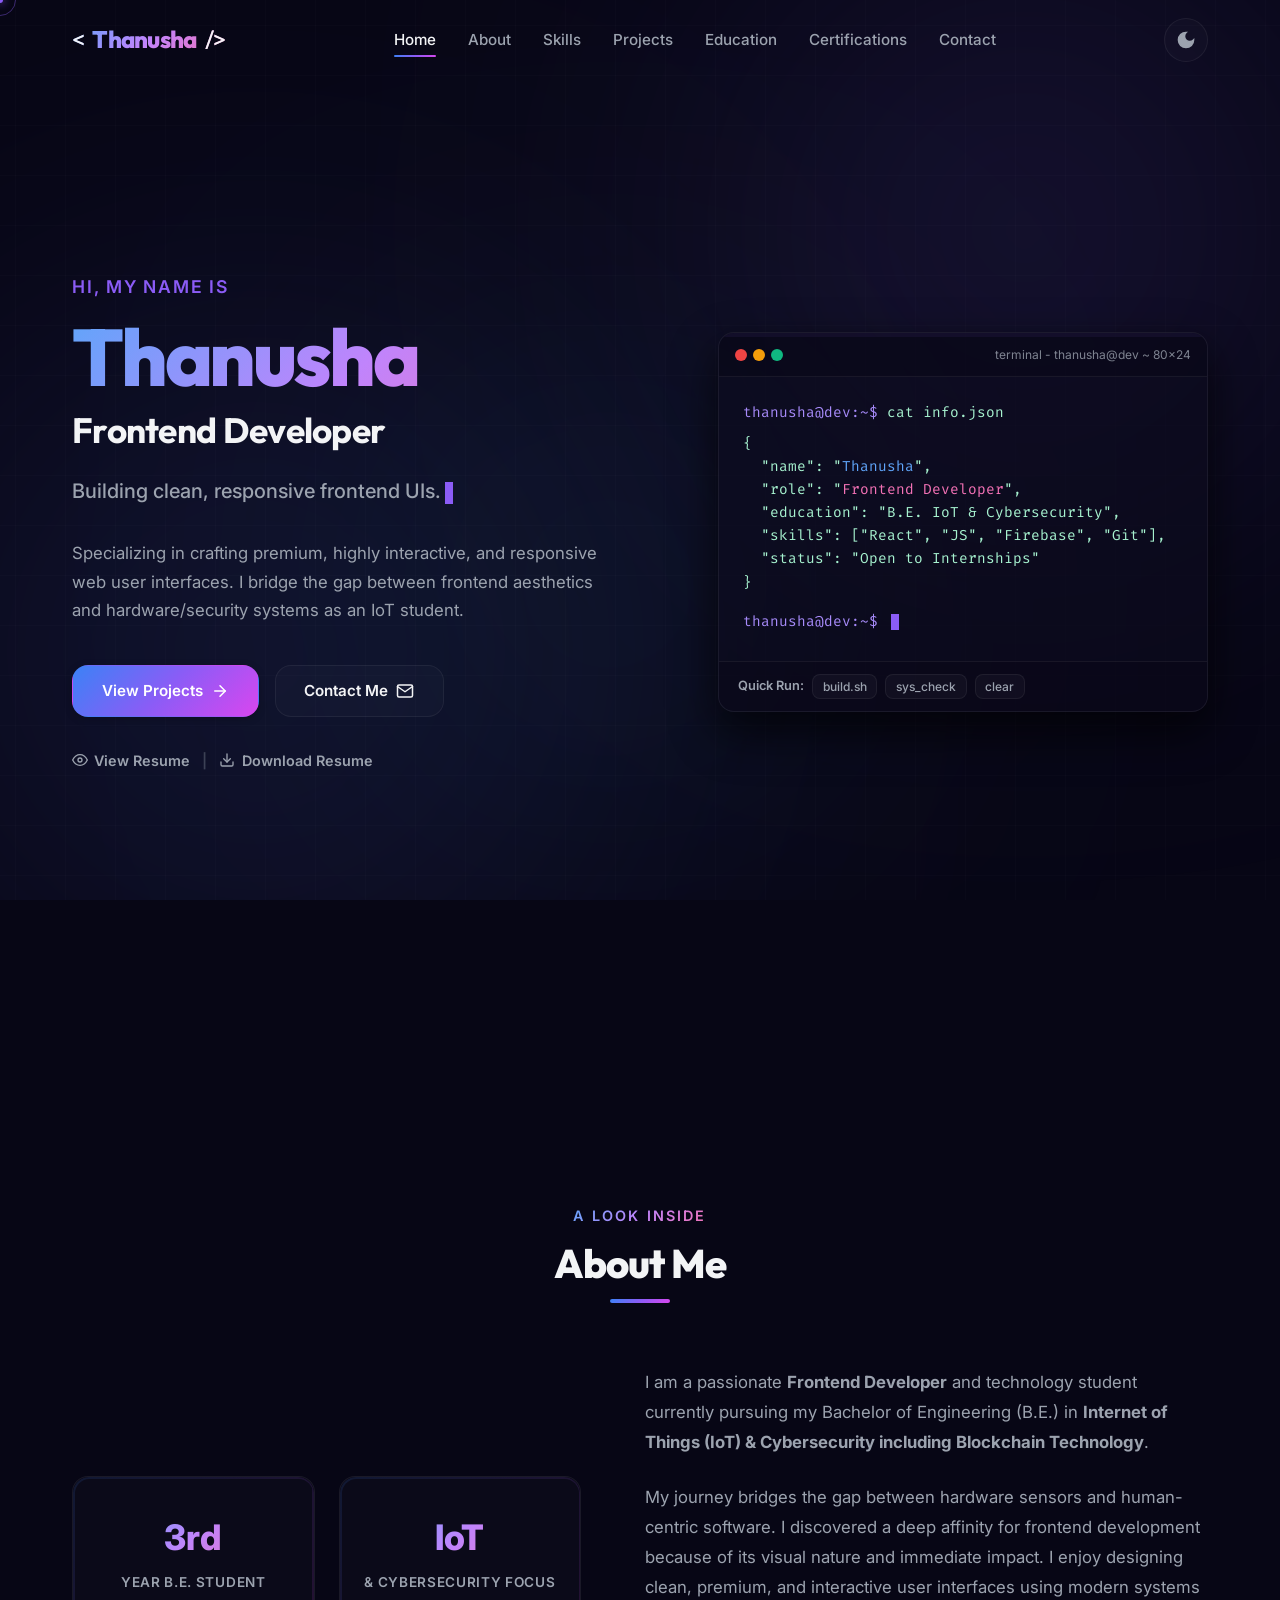
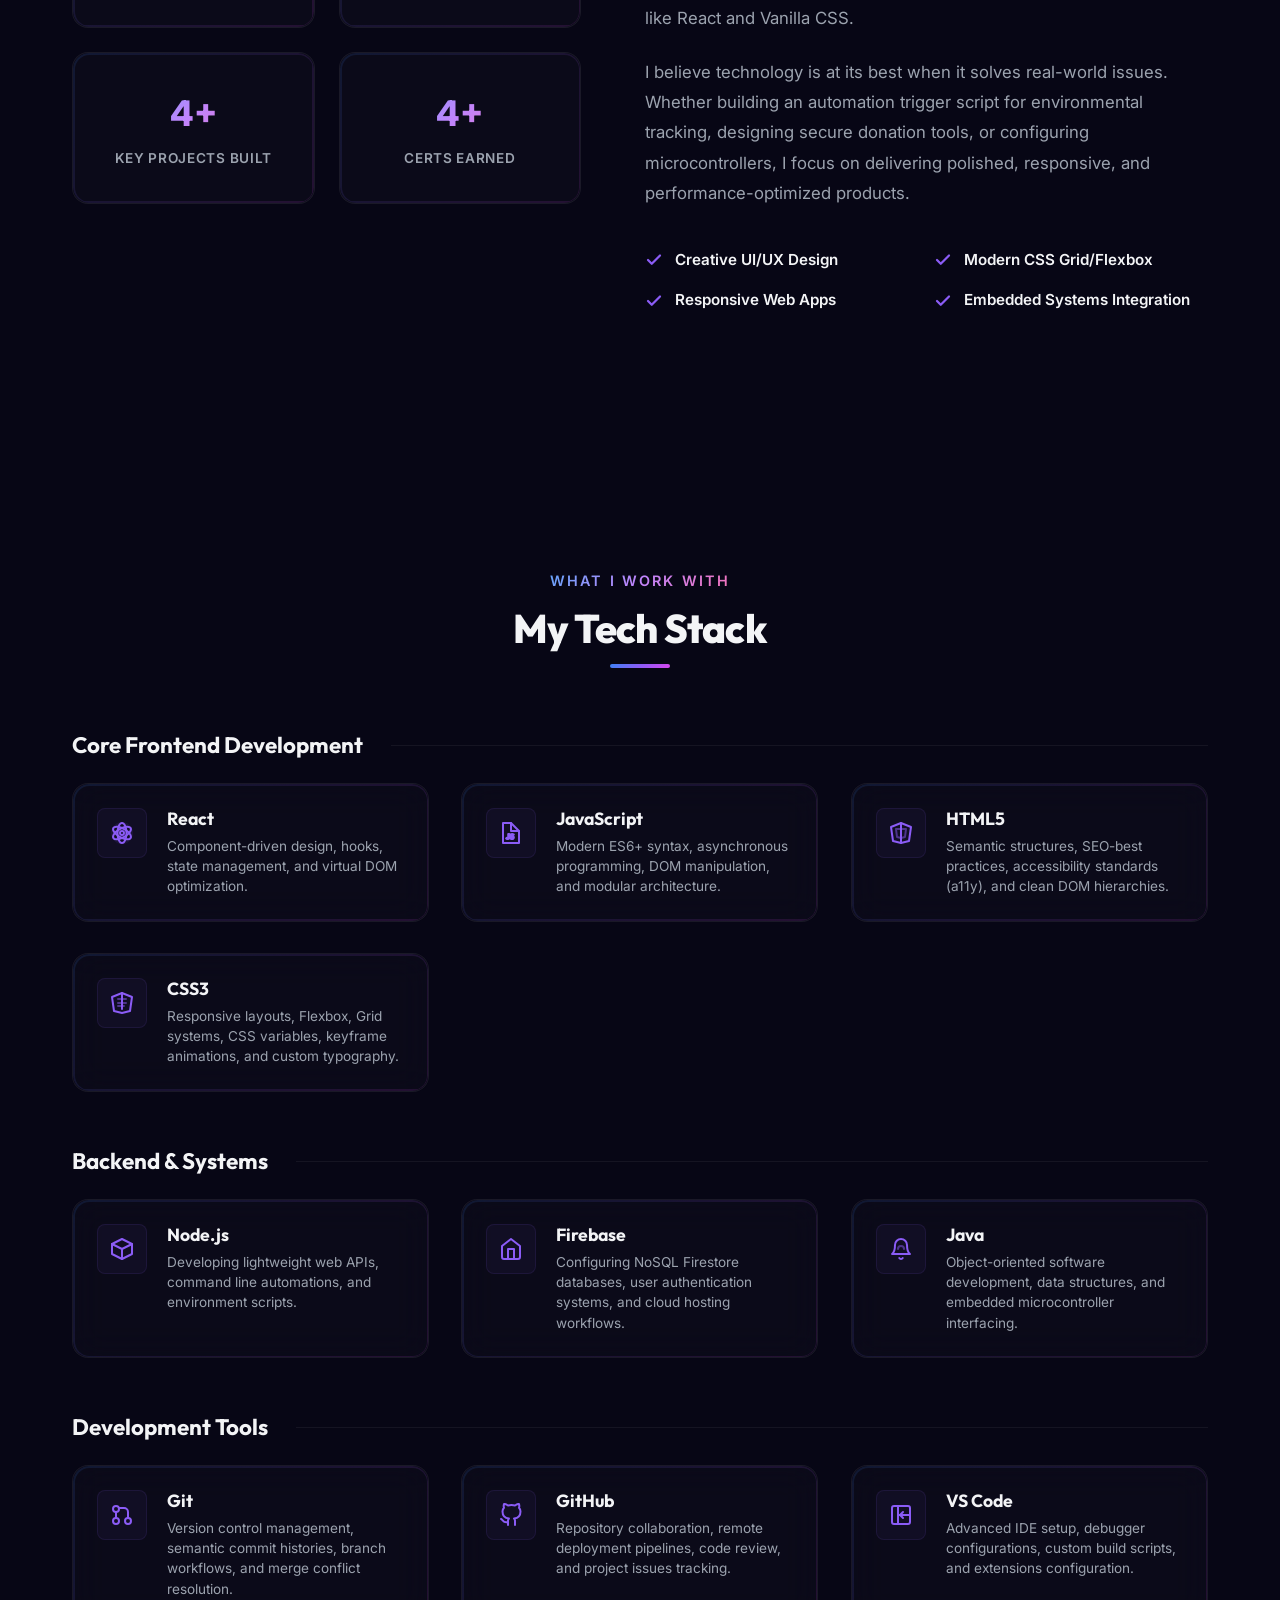
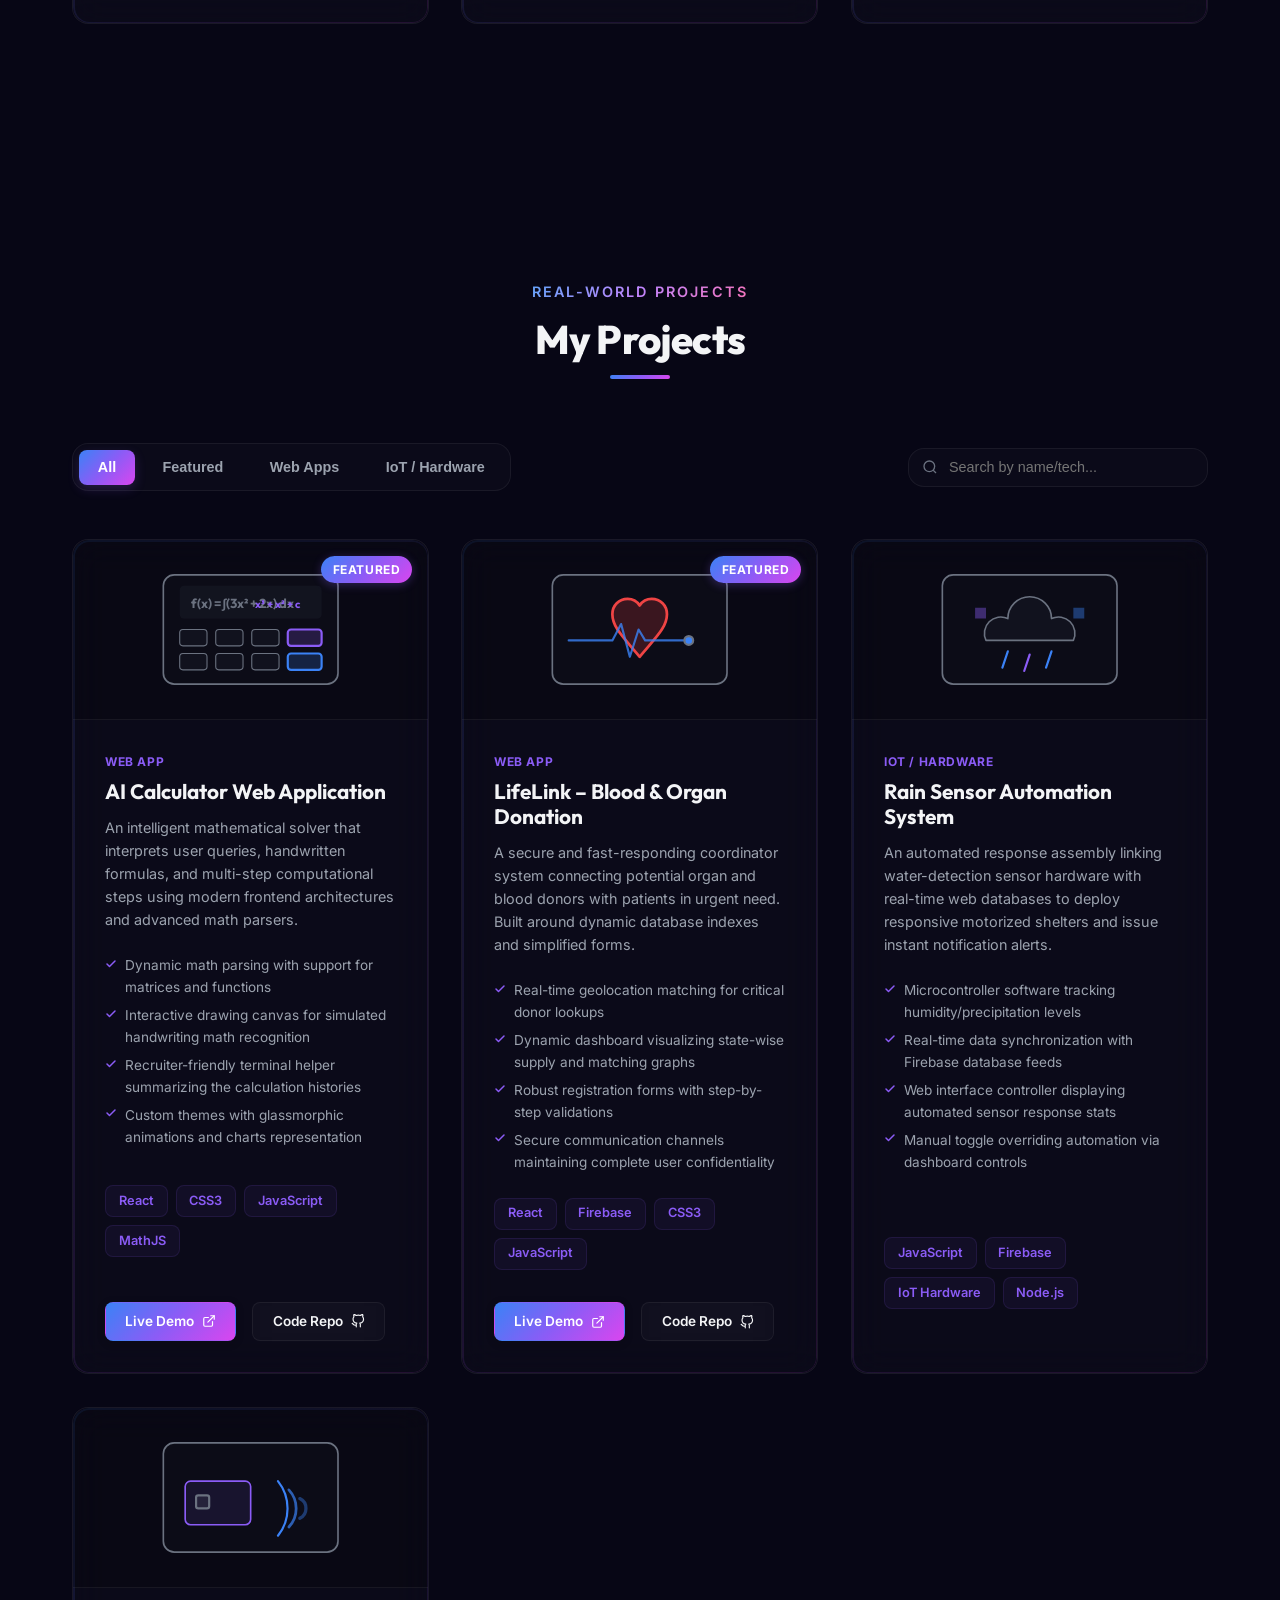
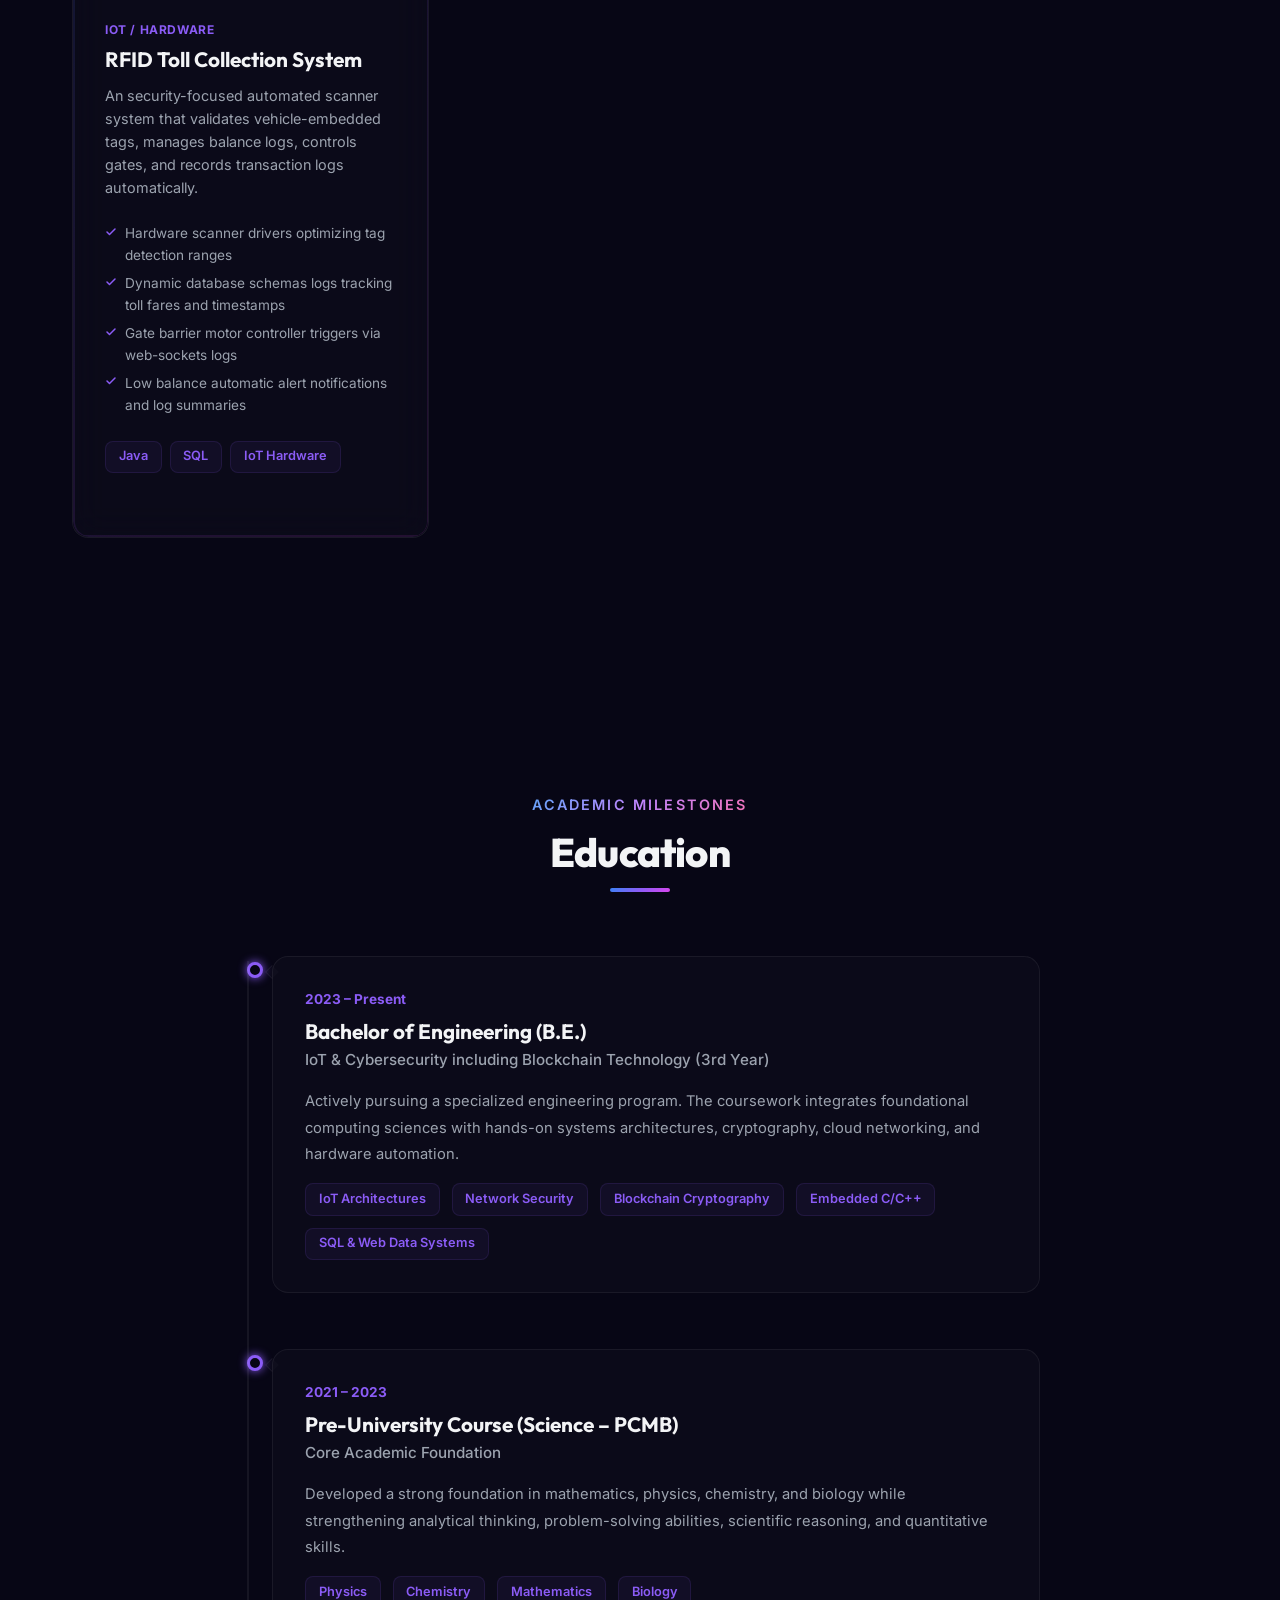
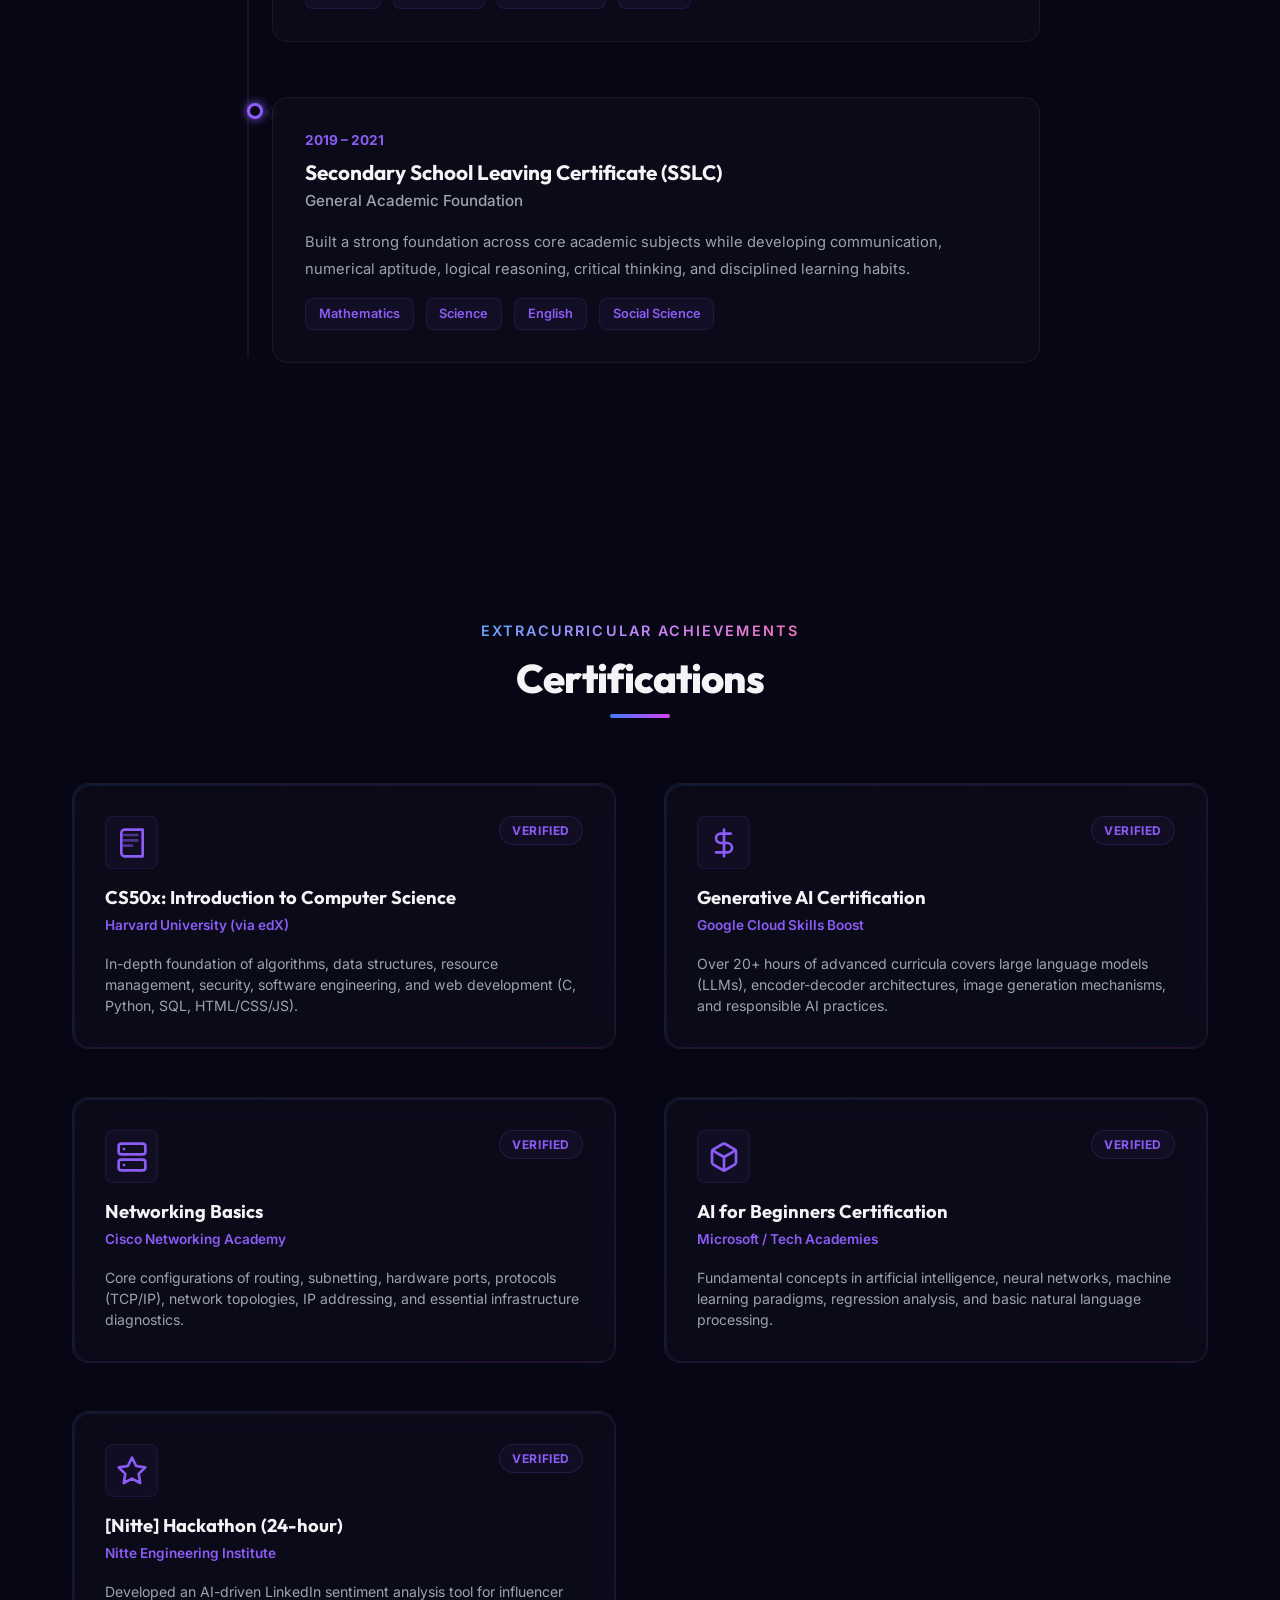
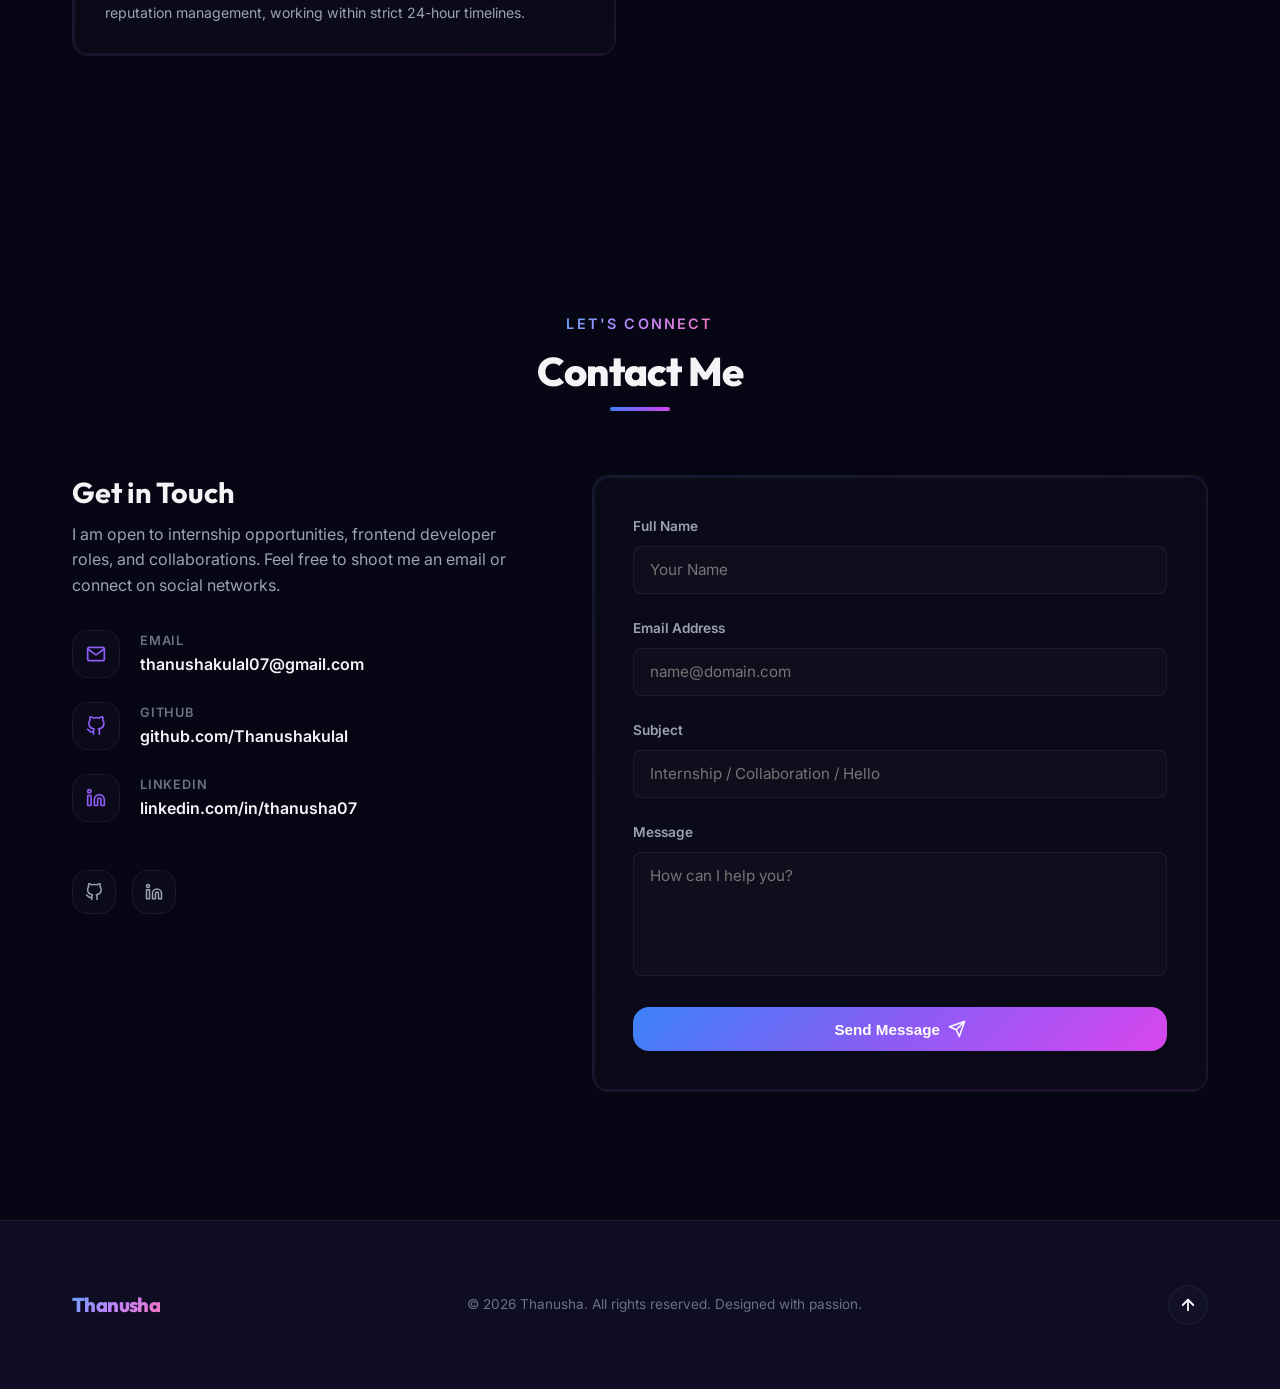
==== index.html @ 1cebd966 "Initial commit" ====
<!DOCTYPE html>
<html lang="en">
<head>
  <meta charset="UTF-8">
  <meta name="viewport" content="width=device-width, initial-scale=1.0">
  <meta name="description" content="Thanusha - Professional Frontend Developer and Technology Student portfolio. Discover custom UI interfaces, React web applications, and IoT integrations.">
  <meta name="keywords" content="Thanusha, Frontend Developer, React Developer, IoT Developer, Cybersecurity, Portfolio, Web Design">
  <meta name="author" content="Thanusha">
  
  <title>Thanusha | Frontend Developer & Technology Student</title>
  
  <!-- CSS Stylesheets -->
  <link rel="stylesheet" href="css/variables.css">
  <link rel="stylesheet" href="css/base.css">
  <link rel="stylesheet" href="css/layout.css">
  <link rel="stylesheet" href="css/components.css">
  <link rel="stylesheet" href="css/sections.css">
  <link rel="stylesheet" href="css/animations.css">
  
  <!-- Fira Code Google Font for the Terminal Mockup -->
  <link href="https://fonts.googleapis.com/css2?family=Fira+Code:wght@400;500;600&display=swap" rel="stylesheet">
</head>
<body>

  <!-- Decorative Interactive Background Blobs -->
  <div class="bg-blobs-container">
    <div class="bg-blob bg-blob-1"></div>
    <div class="bg-blob bg-blob-2"></div>
    <div class="bg-blob bg-blob-3"></div>
  </div>
  
  <!-- CSS Background Grid Pattern overlay -->
  <div class="bg-grid-overlay"></div>

  <!-- Custom Cursor Elements (Desktop Only) -->
  <div class="custom-cursor-dot"></div>
  <div class="custom-cursor-outline"></div>

  <!-- Sticky Navigation Header -->
  <header id="navbar-mount"></header>

  <!-- Page Main Content Sections -->
  <main>
    <section id="home"></section>
    <section id="about"></section>
    <section id="skills"></section>
    <section id="projects"></section>
    <section id="education"></section>
    <section id="certifications"></section>
    <section id="contact"></section>
  </main>

  <!-- Footer Section -->
  <footer id="footer-mount"></footer>

  <!-- Modular JavaScript Application -->
  <script type="module" src="js/app.js"></script>
</body>
</html>
---- css/variables.css ----
/* CSS Design Tokens & Variable Declarations */
:root {
  /* Font Family Systems */
  --font-heading: 'Outfit', sans-serif;
  --font-body: 'Inter', sans-serif;

  /* Colors (Dark Theme - Default) */
  --bg-primary: #070615;
  --bg-secondary: #0e0d24;
  --bg-card: rgba(255, 255, 255, 0.02);
  --bg-card-hover: rgba(255, 255, 255, 0.05);
  
  --border-color: rgba(255, 255, 255, 0.06);
  --border-hover: rgba(139, 92, 246, 0.3);

  --text-primary: #f3f4f6;
  --text-secondary: #9ca3af;
  --text-muted: #6b7280;
  
  /* Primary Gradients */
  --gradient-primary: linear-gradient(135deg, #3b82f6 0%, #8b5cf6 50%, #d946ef 100%);
  --gradient-secondary: linear-gradient(135deg, #06b6d4 0%, #3b82f6 100%);
  --gradient-text: linear-gradient(135deg, #60a5fa 0%, #c084fc 50%, #f472b6 100%);
  --gradient-card-border: linear-gradient(135deg, rgba(59, 130, 246, 0.2) 0%, rgba(139, 92, 246, 0.2) 50%, rgba(217, 70, 239, 0.2) 100%);

  /* Functional Colors */
  --primary: #8b5cf6;
  --primary-rgb: 139, 92, 246;
  --primary-glow: rgba(139, 92, 246, 0.15);
  --accent: #3b82f6;
  --accent-glow: rgba(59, 130, 246, 0.15);
  --success: #10b981;
  --error: #ef4444;

  /* Shadows and Blurs */
  --shadow-sm: 0 2px 8px rgba(0, 0, 0, 0.2);
  --shadow-md: 0 8px 30px rgba(0, 0, 0, 0.3);
  --shadow-lg: 0 16px 40px rgba(0, 0, 0, 0.4);
  --shadow-glow: 0 0 30px rgba(139, 92, 246, 0.2);
  
  --backdrop-blur: blur(16px);
  --radius-sm: 8px;
  --radius-md: 16px;
  --radius-lg: 24px;
  --radius-full: 9999px;

  /* Easing Transitions */
  --transition-smooth: all 0.35s cubic-bezier(0.25, 1, 0.5, 1);
  --transition-bounce: all 0.5s cubic-bezier(0.34, 1.56, 0.64, 1);
  --transition-slow: all 0.8s cubic-bezier(0.25, 1, 0.5, 1);

  /* Layout Metrics */
  --max-width: 1200px;
  --header-height: 80px;
}

/* Light Theme Variables */
body.light-mode {
  --bg-primary: #f5f5fc;
  --bg-secondary: #ffffff;
  --bg-card: rgba(255, 255, 255, 0.65);
  --bg-card-hover: rgba(255, 255, 255, 0.9);

  --border-color: rgba(0, 0, 0, 0.08);
  --border-hover: rgba(109, 40, 217, 0.25);

  --text-primary: #0f172a;
  --text-secondary: #475569;
  --text-muted: #94a3b8;

  --gradient-primary: linear-gradient(135deg, #1d4ed8 0%, #6d28d9 50%, #be185d 100%);
  --gradient-secondary: linear-gradient(135deg, #0f766e 0%, #1d4ed8 100%);
  --gradient-text: linear-gradient(135deg, #1d4ed8 0%, #7c3aed 50%, #db2777 100%);
  --gradient-card-border: linear-gradient(135deg, rgba(29, 78, 216, 0.15) 0%, rgba(109, 40, 217, 0.15) 50%, rgba(219, 39, 119, 0.15) 100%);

  --primary: #6d28d9;
  --primary-rgb: 109, 40, 217;
  --primary-glow: rgba(109, 40, 217, 0.08);
  --accent: #1d4ed8;
  --accent-glow: rgba(29, 78, 216, 0.08);

  --shadow-sm: 0 2px 8px rgba(0, 0, 0, 0.05);
  --shadow-md: 0 10px 30px rgba(0, 0, 0, 0.06);
  --shadow-lg: 0 20px 45px rgba(0, 0, 0, 0.08);
  --shadow-glow: 0 0 20px rgba(109, 40, 217, 0.1);
}
---- css/base.css ----
@import url('https://fonts.googleapis.com/css2?family=Inter:wght@300;400;500;600;700&family=Outfit:wght@400;500;600;700;800&display=swap');

/* Global Reset & Base Styles */
*, *::before, *::after {
  box-sizing: border-box;
  margin: 0;
  padding: 0;
}

html {
  scroll-behavior: smooth;
  scroll-padding-top: var(--header-height);
  overflow-x: hidden;
  height: -webkit-fill-available;
}

body {
  font-family: var(--font-body);
  font-size: 16px;
  line-height: 1.6;
  background-color: var(--bg-primary);
  color: var(--text-primary);
  transition: background-color 0.5s cubic-bezier(0.25, 1, 0.5, 1), color 0.5s cubic-bezier(0.25, 1, 0.5, 1);
  overflow-x: hidden;
  position: relative;
  min-height: 100vh;
  min-height: -webkit-fill-available;
  -webkit-font-smoothing: antialiased;
  -moz-osx-font-smoothing: grayscale;
}

/* Background Glowing Blobs */
.bg-blobs-container {
  position: fixed;
  top: 0;
  left: 0;
  width: 100vw;
  height: 100vh;
  z-index: -2;
  overflow: hidden;
  pointer-events: none;
}

.bg-blob {
  position: absolute;
  border-radius: var(--radius-full);
  filter: blur(140px);
  opacity: 0.22;
  mix-blend-mode: screen;
  transition: var(--transition-slow);
}

body.light-mode .bg-blob {
  opacity: 0.12;
  mix-blend-mode: multiply;
  filter: blur(120px);
}

.bg-blob-1 {
  top: -10%;
  right: -5%;
  width: 50vw;
  height: 50vw;
  background: radial-gradient(circle, rgba(139, 92, 246, 0.7) 0%, rgba(59, 130, 246, 0.2) 100%);
  animation: float-blob-1 25s infinite alternate ease-in-out;
}

.bg-blob-2 {
  bottom: -15%;
  left: -10%;
  width: 60vw;
  height: 60vw;
  background: radial-gradient(circle, rgba(59, 130, 246, 0.6) 0%, rgba(217, 70, 239, 0.2) 100%);
  animation: float-blob-2 30s infinite alternate ease-in-out;
}

.bg-blob-3 {
  top: 40%;
  left: 30%;
  width: 35vw;
  height: 35vw;
  background: radial-gradient(circle, rgba(14, 165, 233, 0.5) 0%, rgba(139, 92, 246, 0.1) 100%);
  animation: float-blob-3 20s infinite alternate ease-in-out;
}

@keyframes float-blob-1 {
  0% { transform: translate(0, 0) scale(1); }
  50% { transform: translate(8%, 12%) scale(1.1); }
  100% { transform: translate(-5%, -5%) scale(0.95); }
}

@keyframes float-blob-2 {
  0% { transform: translate(0, 0) scale(1.05); }
  50% { transform: translate(-10%, 8%) scale(0.9); }
  100% { transform: translate(6%, -12%) scale(1.1); }
}

@keyframes float-blob-3 {
  0% { transform: translate(0, 0) scale(0.9); }
  50% { transform: translate(12%, -8%) scale(1.15); }
  100% { transform: translate(-8%, 5%) scale(1); }
}

/* Background Grid Overlay */
.bg-grid-overlay {
  position: fixed;
  top: 0;
  left: 0;
  width: 100vw;
  height: 100vh;
  z-index: -1;
  pointer-events: none;
  background-image: 
    linear-gradient(rgba(255, 255, 255, 0.015) 1px, transparent 1px),
    linear-gradient(90deg, rgba(255, 255, 255, 0.015) 1px, transparent 1px);
  background-size: 50px 50px;
  background-position: center center;
}

body.light-mode .bg-grid-overlay {
  background-image: 
    linear-gradient(rgba(109, 40, 217, 0.02) 1px, transparent 1px),
    linear-gradient(90deg, rgba(109, 40, 217, 0.02) 1px, transparent 1px);
}

/* Typography */
h1, h2, h3, h4, h5, h6 {
  font-family: var(--font-heading);
  color: var(--text-primary);
  font-weight: 700;
  line-height: 1.2;
}

p {
  color: var(--text-secondary);
}

a {
  color: inherit;
  text-decoration: none;
  transition: var(--transition-smooth);
}

/* Custom Scrollbar */
::-webkit-scrollbar {
  width: 10px;
}

::-webkit-scrollbar-track {
  background: var(--bg-primary);
}

::-webkit-scrollbar-thumb {
  background: rgba(139, 92, 246, 0.15);
  border-radius: var(--radius-full);
  border: 2px solid var(--bg-primary);
  transition: var(--transition-smooth);
}

::-webkit-scrollbar-thumb:hover {
  background: rgba(139, 92, 246, 0.35);
}

/* Custom Interactive Cursor (Desktop Only) */
.custom-cursor-dot,
.custom-cursor-outline {
  position: fixed;
  top: 0;
  left: 0;
  transform: translate(-50%, -50%);
  border-radius: var(--radius-full);
  pointer-events: none;
  z-index: 9999;
  transition: opacity 0.3s ease;
  opacity: 0;
}

@media (pointer: fine) {
  .custom-cursor-dot {
    opacity: 1;
    width: 6px;
    height: 6px;
    background-color: var(--primary);
    box-shadow: 0 0 10px var(--primary);
  }
  
  .custom-cursor-outline {
    opacity: 1;
    width: 32px;
    height: 32px;
    border: 1.5px solid rgba(139, 92, 246, 0.4);
    transition: transform 0.15s ease-out, border-color 0.3s ease;
  }
  
  /* Cursor Hover State */
  body.cursor-hover .custom-cursor-outline {
    transform: translate(-50%, -50%) scale(1.6);
    background-color: rgba(139, 92, 246, 0.08);
    border-color: var(--primary);
  }
  
  body.cursor-hover .custom-cursor-dot {
    transform: translate(-50%, -50%) scale(0.5);
  }
}

/* Selection State */
::selection {
  background-color: rgba(139, 92, 246, 0.3);
  color: var(--text-primary);
}
---- css/layout.css ----
/* Page Layout & Responsive Grid Definitions */

.container {
  max-width: var(--max-width);
  margin: 0 auto;
  padding: 0 2rem;
  width: 100%;
}

@media (max-width: 768px) {
  .container {
    padding: 0 1.5rem;
  }
}

/* Sections Base Layout */
section {
  padding: 8rem 0;
  position: relative;
  width: 100%;
  overflow: hidden;
}

@media (max-width: 768px) {
  section {
    padding: 5rem 0;
  }
}

.section-header {
  text-align: center;
  margin-bottom: 4rem;
  display: flex;
  flex-direction: column;
  align-items: center;
}

.section-subtitle {
  font-size: 0.9rem;
  text-transform: uppercase;
  letter-spacing: 0.15em;
  font-weight: 600;
  background: var(--gradient-text);
  -webkit-background-clip: text;
  -webkit-text-fill-color: transparent;
  margin-bottom: 0.75rem;
  display: inline-block;
}

.section-title {
  font-size: 2.5rem;
  font-weight: 800;
  letter-spacing: -0.02em;
  position: relative;
  padding-bottom: 1rem;
}

.section-title::after {
  content: '';
  position: absolute;
  bottom: 0;
  left: 50%;
  transform: translateX(-50%);
  width: 60px;
  height: 4px;
  border-radius: var(--radius-full);
  background: var(--gradient-primary);
}

@media (max-width: 768px) {
  .section-title {
    font-size: 2rem;
  }
}

/* Flex & Grid Utilities */
.grid-2 {
  display: grid;
  grid-template-columns: repeat(2, 1fr);
  gap: 3rem;
}

.grid-3 {
  display: grid;
  grid-template-columns: repeat(3, 1fr);
  gap: 2rem;
}

.grid-4 {
  display: grid;
  grid-template-columns: repeat(4, 1fr);
  gap: 1.5rem;
}

.flex-center {
  display: flex;
  justify-content: center;
  align-items: center;
}

.flex-between {
  display: flex;
  justify-content: space-between;
  align-items: center;
}

/* Responsive Grids */
@media (max-width: 1024px) {
  .grid-3 {
    grid-template-columns: repeat(2, 1fr);
  }
  .grid-4 {
    grid-template-columns: repeat(3, 1fr);
  }
}

@media (max-width: 768px) {
  .grid-2, .grid-3 {
    grid-template-columns: 1fr;
    gap: 2rem;
  }
  .grid-4 {
    grid-template-columns: repeat(2, 1fr);
    gap: 1.2rem;
  }
}

@media (max-width: 480px) {
  .grid-4 {
    grid-template-columns: 1fr;
  }
}

/* Header & Navigation */
header {
  position: fixed;
  top: 0;
  left: 0;
  width: 100%;
  height: var(--header-height);
  z-index: 100;
  transition: var(--transition-smooth);
  border-bottom: 1px solid transparent;
}

header.scrolled {
  background-color: rgba(7, 6, 21, 0.75);
  backdrop-filter: var(--backdrop-blur);
  -webkit-backdrop-filter: var(--backdrop-blur);
  height: 70px;
  border-bottom: 1px solid var(--border-color);
  box-shadow: var(--shadow-sm);
}

body.light-mode header.scrolled {
  background-color: rgba(255, 255, 255, 0.8);
}

.nav-container {
  height: 100%;
  display: flex;
  justify-content: space-between;
  align-items: center;
}

.logo {
  font-family: var(--font-heading);
  font-size: 1.5rem;
  font-weight: 800;
  background: var(--gradient-text);
  -webkit-background-clip: text;
  -webkit-text-fill-color: transparent;
  cursor: pointer;
  letter-spacing: -0.03em;
  display: flex;
  align-items: center;
  gap: 0.5rem;
}

.logo span {
  font-weight: 400;
  color: var(--text-primary);
  -webkit-text-fill-color: initial;
}

.nav-links {
  display: flex;
  gap: 2rem;
  list-style: none;
  align-items: center;
}

.nav-links a {
  font-weight: 500;
  font-size: 0.95rem;
  position: relative;
  padding: 0.5rem 0;
  color: var(--text-secondary);
  transition: var(--transition-smooth);
}

.nav-links a:hover,
.nav-links a.active {
  color: var(--text-primary);
}

.nav-links a::after {
  content: '';
  position: absolute;
  bottom: 0;
  left: 0;
  width: 0;
  height: 2px;
  background: var(--gradient-primary);
  border-radius: var(--radius-full);
  transition: var(--transition-smooth);
}

.nav-links a:hover::after,
.nav-links a.active::after {
  width: 100%;
}

/* Mobile Nav Styles */
.nav-menu-btn {
  display: none;
  background: none;
  border: none;
  cursor: pointer;
  position: relative;
  z-index: 101;
  width: 30px;
  height: 24px;
}

.nav-menu-btn span {
  display: block;
  position: absolute;
  height: 2px;
  width: 100%;
  background: var(--text-primary);
  border-radius: 9px;
  opacity: 1;
  left: 0;
  transform: rotate(0deg);
  transition: .25s ease-in-out;
}

.nav-menu-btn span:nth-child(1) { top: 0px; }
.nav-menu-btn span:nth-child(2) { top: 10px; }
.nav-menu-btn span:nth-child(3) { top: 20px; }

.nav-menu-btn.open span:nth-child(1) {
  top: 10px;
  transform: rotate(135deg);
}

.nav-menu-btn.open span:nth-child(2) {
  opacity: 0;
  left: -60px;
}

.nav-menu-btn.open span:nth-child(3) {
  top: 10px;
  transform: rotate(-135deg);
}

@media (max-width: 868px) {
  .nav-menu-btn {
    display: block;
  }
  
  .nav-links {
    position: fixed;
    top: 0;
    right: -100%;
    width: 280px;
    height: 100vh;
    background-color: var(--bg-secondary);
    box-shadow: var(--shadow-lg);
    flex-direction: column;
    justify-content: center;
    align-items: flex-start;
    padding: 3rem;
    gap: 2.5rem;
    transition: var(--transition-bounce);
    z-index: 100;
    border-left: 1px solid var(--border-color);
  }
  
  .nav-links.open {
    right: 0;
  }
  
  .nav-links a {
    font-size: 1.2rem;
  }
}
---- css/components.css ----
/* Premium UI Components & Elements */

/* 1. Buttons System */
.btn {
  display: inline-flex;
  align-items: center;
  justify-content: center;
  padding: 0.8rem 1.8rem;
  font-size: 0.95rem;
  font-weight: 600;
  border-radius: var(--radius-md);
  cursor: pointer;
  transition: var(--transition-bounce);
  border: 1.5px solid transparent;
  gap: 0.5rem;
  position: relative;
  overflow: hidden;
}

.btn-primary {
  background: var(--gradient-primary);
  color: #ffffff;
  box-shadow: var(--shadow-sm);
}

.btn-primary::before {
  content: '';
  position: absolute;
  top: 0;
  left: -100%;
  width: 100%;
  height: 100%;
  background: linear-gradient(90deg, transparent, rgba(255, 255, 255, 0.2), transparent);
  transition: 0.5s;
}

.btn-primary:hover::before {
  left: 100%;
}

.btn-primary:hover {
  transform: translateY(-3px);
  box-shadow: var(--shadow-glow);
}

.btn-secondary {
  background: var(--bg-card);
  color: var(--text-primary);
  border-color: var(--border-color);
  backdrop-filter: var(--backdrop-blur);
}

.btn-secondary:hover {
  background: var(--bg-card-hover);
  border-color: var(--primary);
  transform: translateY(-3px);
  box-shadow: 0 5px 15px var(--primary-glow);
  color: var(--text-primary);
}

.btn-text {
  padding: 0.5rem 1rem;
  background: none;
  border: none;
  color: var(--text-secondary);
  font-size: 0.95rem;
}

.btn-text:hover {
  color: var(--text-primary);
  transform: translateX(3px);
}

.btn-sm {
  padding: 0.5rem 1.2rem;
  font-size: 0.85rem;
  border-radius: var(--radius-sm);
}

/* 2. Glassmorphic Card */
.card {
  background: var(--bg-card);
  border: 1px solid var(--border-color);
  border-radius: var(--radius-md);
  padding: 2rem;
  backdrop-filter: var(--backdrop-blur);
  -webkit-backdrop-filter: var(--backdrop-blur);
  transition: var(--transition-bounce);
  position: relative;
}

.card::before {
  content: '';
  position: absolute;
  top: 0;
  left: 0;
  width: 100%;
  height: 100%;
  border-radius: var(--radius-md);
  padding: 1.5px;
  background: var(--gradient-card-border);
  -webkit-mask: linear-gradient(#fff 0 0) content-box, linear-gradient(#fff 0 0);
  -webkit-mask-composite: xor;
          mask-composite: exclude;
  pointer-events: none;
  opacity: 0.6;
  transition: var(--transition-smooth);
}

.card:hover {
  transform: translateY(-7px);
  background: var(--bg-card-hover);
  border-color: var(--border-hover);
  box-shadow: var(--shadow-md), 0 10px 20px -5px var(--primary-glow);
}

.card:hover::before {
  opacity: 1;
}

/* 3. Theme Toggle Switch */
.theme-switch-container {
  display: flex;
  align-items: center;
}

.theme-toggle-btn {
  background: var(--bg-card);
  border: 1px solid var(--border-color);
  cursor: pointer;
  width: 44px;
  height: 44px;
  border-radius: var(--radius-full);
  display: flex;
  align-items: center;
  justify-content: center;
  transition: var(--transition-bounce);
  color: var(--text-secondary);
}

.theme-toggle-btn:hover {
  transform: rotate(15deg) scale(1.1);
  color: var(--primary);
  border-color: var(--primary);
  box-shadow: 0 0 15px var(--primary-glow);
}

.theme-toggle-btn svg {
  width: 20px;
  height: 20px;
  fill: currentColor;
  stroke: currentColor;
  stroke-width: 2;
  transition: var(--transition-smooth);
}

/* 4. Badges & Tags */
.badge {
  display: inline-flex;
  align-items: center;
  padding: 0.25rem 0.75rem;
  font-size: 0.75rem;
  font-weight: 700;
  text-transform: uppercase;
  border-radius: var(--radius-full);
  letter-spacing: 0.05em;
}

.badge-featured {
  background: var(--gradient-primary);
  color: #ffffff;
  box-shadow: 0 2px 10px rgba(139, 92, 246, 0.3);
}

.tech-tag {
  background: rgba(139, 92, 246, 0.06);
  border: 1px solid rgba(139, 92, 246, 0.12);
  color: var(--primary);
  font-size: 0.8rem;
  font-weight: 600;
  padding: 0.3rem 0.8rem;
  border-radius: var(--radius-sm);
  transition: var(--transition-smooth);
}

.tech-tag:hover {
  background: rgba(139, 92, 246, 0.12);
  border-color: var(--primary);
  transform: translateY(-1px);
}

body.light-mode .tech-tag {
  background: rgba(109, 40, 217, 0.05);
  border-color: rgba(109, 40, 217, 0.1);
  color: var(--primary);
}

/* 5. Timeline Elements */
.timeline {
  position: relative;
  max-width: 800px;
  margin: 0 auto;
  padding-left: 2rem;
}

.timeline::after {
  content: '';
  position: absolute;
  width: 2px;
  background: var(--border-color);
  top: 5px;
  bottom: 5px;
  left: 7px;
}

.timeline-item {
  position: relative;
  margin-bottom: 3.5rem;
}

.timeline-item:last-child {
  margin-bottom: 0;
}

.timeline-dot {
  position: absolute;
  width: 16px;
  height: 16px;
  border-radius: var(--radius-full);
  background: var(--bg-primary);
  border: 3px solid var(--primary);
  left: -25px;
  top: 6px;
  z-index: 2;
  box-shadow: 0 0 10px var(--primary);
  transition: var(--transition-bounce);
}

.timeline-item:hover .timeline-dot {
  transform: scale(1.3);
  background: var(--primary);
  box-shadow: 0 0 15px var(--primary);
}

.timeline-content {
  background: var(--bg-card);
  border: 1px solid var(--border-color);
  padding: 2rem;
  border-radius: var(--radius-md);
  position: relative;
  transition: var(--transition-bounce);
}

.timeline-content::before {
  content: '';
  position: absolute;
  left: -6px;
  top: 10px;
  width: 10px;
  height: 10px;
  background: var(--bg-card);
  border-left: 1px solid var(--border-color);
  border-bottom: 1px solid var(--border-color);
  transform: rotate(45deg);
  transition: var(--transition-smooth);
}

.timeline-item:hover .timeline-content {
  transform: translateX(10px);
  border-color: var(--primary);
}

.timeline-item:hover .timeline-content::before {
  border-left-color: var(--primary);
  border-bottom-color: var(--primary);
}

.timeline-date {
  font-size: 0.85rem;
  font-weight: 700;
  color: var(--primary);
  margin-bottom: 0.5rem;
  display: block;
}

.timeline-title {
  font-size: 1.3rem;
  font-weight: 700;
  margin-bottom: 0.25rem;
}

.timeline-subtitle {
  font-size: 0.95rem;
  color: var(--text-secondary);
  font-weight: 500;
  margin-bottom: 1rem;
}

/* 6. Form Inputs & Validation */
.form-group {
  margin-bottom: 1.5rem;
  position: relative;
}

.form-label {
  display: block;
  font-size: 0.85rem;
  font-weight: 600;
  margin-bottom: 0.5rem;
  color: var(--text-secondary);
  transition: var(--transition-smooth);
}

.form-input {
  width: 100%;
  background: rgba(255, 255, 255, 0.02);
  border: 1.5px solid var(--border-color);
  border-radius: var(--radius-sm);
  padding: 0.85rem 1rem;
  color: var(--text-primary);
  font-family: var(--font-body);
  font-size: 0.95rem;
  transition: var(--transition-smooth);
}

body.light-mode .form-input {
  background: rgba(0, 0, 0, 0.01);
}

.form-input:focus {
  outline: none;
  background: rgba(255, 255, 255, 0.04);
  border-color: var(--primary);
  box-shadow: 0 0 15px var(--primary-glow);
}

body.light-mode .form-input:focus {
  background: rgba(255, 255, 255, 0.8);
}

.form-input.error {
  border-color: var(--error);
  box-shadow: 0 0 15px rgba(239, 68, 68, 0.1);
}

.form-input.success {
  border-color: var(--success);
}

.form-error-msg {
  color: var(--error);
  font-size: 0.75rem;
  margin-top: 0.4rem;
  display: none;
  font-weight: 500;
}

.form-input.error ~ .form-error-msg {
  display: block;
}

/* Form Success Overlay */
.contact-success-state {
  display: flex;
  flex-direction: column;
  align-items: center;
  justify-content: center;
  text-align: center;
  padding: 3rem 1.5rem;
}

.success-icon-wrapper {
  width: 70px;
  height: 70px;
  background: rgba(16, 185, 129, 0.1);
  border: 2px solid var(--success);
  color: var(--success);
  border-radius: var(--radius-full);
  font-size: 2rem;
  margin-bottom: 1.5rem;
  box-shadow: 0 0 20px rgba(16, 185, 129, 0.2);
}
---- css/sections.css ----
/* Section-Specific Layouts and Aesthetics */

/* ==========================================================================
   1. Hero Section
   ========================================================================== */
.hero-container {
  display: grid;
  grid-template-columns: 1.1fr 0.9fr;
  align-items: center;
  min-height: calc(100vh - var(--header-height));
  gap: 3rem;
  padding-top: 2rem;
  padding-bottom: 4rem;
}

@media (max-width: 1024px) {
  .hero-container {
    grid-template-columns: 1fr;
    text-align: center;
    padding-top: 5rem;
  }
}

.hero-content {
  display: flex;
  flex-direction: column;
  justify-content: center;
}

@media (max-width: 1024px) {
  .hero-content {
    align-items: center;
  }
}

.hero-greetings {
  font-size: 1.1rem;
  font-weight: 600;
  letter-spacing: 0.1em;
  text-transform: uppercase;
  color: var(--primary);
  margin-bottom: 0.75rem;
}

.hero-name {
  font-size: 5rem;
  font-weight: 800;
  letter-spacing: -0.04em;
  background: var(--gradient-text);
  -webkit-background-clip: text;
  -webkit-text-fill-color: transparent;
  line-height: 1.1;
  margin-bottom: 0.5rem;
}

.hero-title {
  font-size: 2.2rem;
  font-weight: 700;
  color: var(--text-primary);
  letter-spacing: -0.02em;
  margin-bottom: 1.5rem;
}

@media (max-width: 768px) {
  .hero-name { font-size: 3.5rem; }
  .hero-title { font-size: 1.8rem; }
}

.hero-tagline-container {
  height: 40px;
  margin-bottom: 1.5rem;
}

.hero-tagline {
  font-size: 1.25rem;
  font-weight: 500;
  color: var(--text-secondary);
}

.hero-brief-desc {
  font-size: 1.05rem;
  color: var(--text-secondary);
  max-width: 540px;
  margin-bottom: 2.5rem;
  line-height: 1.7;
}

.hero-actions {
  display: flex;
  gap: 1rem;
  margin-bottom: 2rem;
  flex-wrap: wrap;
}

.hero-resume-group {
  display: flex;
  align-items: center;
  gap: 0.75rem;
  font-size: 0.9rem;
  font-weight: 600;
  color: var(--text-secondary);
}

.resume-link {
  display: inline-flex;
  align-items: center;
  gap: 0.4rem;
  transition: var(--transition-smooth);
}

.resume-link:hover {
  color: var(--primary);
}

.resume-divider {
  color: var(--text-muted);
  opacity: 0.5;
}

/* Terminal Mockup */
.terminal-mock {
  background: rgba(13, 11, 30, 0.65);
  border: 1px solid var(--border-color);
  border-radius: var(--radius-md);
  box-shadow: var(--shadow-lg), 0 20px 50px rgba(0, 0, 0, 0.4);
  font-family: 'Fira Code', 'Courier New', Courier, monospace;
  overflow: hidden;
  position: relative;
  backdrop-filter: var(--backdrop-blur);
  height: 380px;
  display: flex;
  flex-direction: column;
}

body.light-mode .terminal-mock {
  background: rgba(255, 255, 255, 0.75);
  box-shadow: var(--shadow-lg);
}

.terminal-header {
  background: rgba(7, 6, 21, 0.4);
  border-bottom: 1px solid var(--border-color);
  padding: 0.75rem 1rem;
  display: flex;
  align-items: center;
  justify-content: space-between;
}

.terminal-dots {
  display: flex;
  gap: 6px;
}

.terminal-dots span {
  width: 12px;
  height: 12px;
  border-radius: var(--radius-full);
}

.dot-red { background-color: #ef4444; }
.dot-yellow { background-color: #f59e0b; }
.dot-green { background-color: #10b981; }

.terminal-title-text {
  font-size: 0.75rem;
  color: var(--text-secondary);
  opacity: 0.8;
  font-family: var(--font-body);
}

.terminal-body {
  padding: 1.5rem;
  font-size: 0.9rem;
  line-height: 1.6;
  flex-grow: 1;
  overflow-y: auto;
  color: #a7f3d0;
  text-align: left;
}

body.light-mode .terminal-body {
  color: #065f46;
}

.term-prompt {
  color: #a78bfa;
}

body.light-mode .term-prompt {
  color: #6d28d9;
}

.term-highlight {
  color: #60a5fa;
}

.term-accent {
  color: #f472b6;
}

.term-success {
  color: #34d399;
}

.terminal-output {
  margin: 0.5rem 0 1rem 0;
  white-space: pre-wrap;
}

.terminal-footer {
  padding: 0.75rem 1.2rem;
  background: rgba(7, 6, 21, 0.3);
  border-top: 1px solid var(--border-color);
  display: flex;
  align-items: center;
  gap: 0.5rem;
  flex-wrap: wrap;
}

.terminal-footer-label {
  font-family: var(--font-body);
  font-size: 0.8rem;
  color: var(--text-secondary);
  font-weight: 600;
}

.terminal-action-btn {
  background: rgba(255, 255, 255, 0.03);
  border: 1px solid var(--border-color);
  border-radius: var(--radius-sm);
  color: var(--text-secondary);
  padding: 0.25rem 0.6rem;
  font-family: var(--font-body);
  font-size: 0.75rem;
  font-weight: 500;
  cursor: pointer;
  transition: var(--transition-smooth);
}

.terminal-action-btn:hover {
  background: var(--primary);
  color: white;
  border-color: var(--primary);
  transform: translateY(-1px);
}

/* ==========================================================================
   2. About Section
   ========================================================================== */
.about-grid {
  display: grid;
  grid-template-columns: 0.95fr 1.05fr;
  gap: 4rem;
  align-items: center;
}

@media (max-width: 968px) {
  .about-grid {
    grid-template-columns: 1fr;
    gap: 3rem;
  }
}

.about-dashboard {
  display: grid;
  grid-template-columns: repeat(2, 1fr);
  gap: 1.5rem;
}

.about-dash-card {
  padding: 2rem 1.5rem;
  text-align: center;
  border-radius: var(--radius-md);
}

.about-dash-val {
  font-size: 2.2rem;
  font-weight: 800;
  background: var(--gradient-text);
  -webkit-background-clip: text;
  -webkit-text-fill-color: transparent;
  display: block;
  margin-bottom: 0.25rem;
}

.about-dash-lbl {
  font-size: 0.85rem;
  font-weight: 600;
  color: var(--text-secondary);
  text-transform: uppercase;
  letter-spacing: 0.05em;
}

.about-text {
  display: flex;
  flex-direction: column;
  gap: 1.5rem;
}

.about-para {
  font-size: 1.05rem;
  color: var(--text-secondary);
  line-height: 1.8;
}

.about-highlights {
  display: grid;
  grid-template-columns: repeat(2, 1fr);
  gap: 1rem;
  margin-top: 1rem;
}

.about-highlight-item {
  display: flex;
  align-items: center;
  gap: 0.75rem;
  font-weight: 600;
  font-size: 0.95rem;
  color: var(--text-primary);
}

.about-highlight-icon {
  color: var(--primary);
  display: flex;
  align-items: center;
}

/* ==========================================================================
   3. Skills Section
   ========================================================================== */
.skills-category {
  margin-bottom: 3.5rem;
}

.skills-category:last-child {
  margin-bottom: 0;
}

.skills-category-title {
  font-size: 1.4rem;
  font-weight: 700;
  margin-bottom: 1.5rem;
  display: flex;
  align-items: center;
  gap: 0.75rem;
}

.skills-category-title::after {
  content: '';
  flex-grow: 1;
  height: 1px;
  background: var(--border-color);
  margin-left: 1rem;
}

.skill-card {
  display: flex;
  gap: 1.25rem;
  align-items: flex-start;
  padding: 1.5rem;
}

.skill-icon-wrapper {
  color: var(--primary);
  background: rgba(139, 92, 246, 0.05);
  border: 1px solid rgba(139, 92, 246, 0.1);
  padding: 0.75rem;
  border-radius: var(--radius-sm);
  display: flex;
  align-items: center;
  justify-content: center;
  transition: var(--transition-smooth);
}

.skill-card:hover .skill-icon-wrapper {
  color: #ffffff;
  background: var(--gradient-primary);
  border-color: transparent;
  box-shadow: 0 5px 15px var(--primary-glow);
}

.skill-title {
  font-size: 1.1rem;
  font-weight: 700;
  margin-bottom: 0.4rem;
}

.skill-desc {
  font-size: 0.85rem;
  line-height: 1.5;
  color: var(--text-secondary);
}

/* ==========================================================================
   4. Projects Section
   ========================================================================== */
.projects-filter-bar {
  display: flex;
  justify-content: space-between;
  align-items: center;
  gap: 1.5rem;
  margin-bottom: 3rem;
  flex-wrap: wrap;
}

@media (max-width: 650px) {
  .projects-filter-bar {
    flex-direction: column;
    align-items: stretch;
  }
}

.projects-tabs {
  display: flex;
  gap: 0.5rem;
  background: var(--bg-card);
  border: 1px solid var(--border-color);
  padding: 0.35rem;
  border-radius: var(--radius-md);
  backdrop-filter: var(--backdrop-blur);
}

.projects-tab-btn {
  background: none;
  border: none;
  color: var(--text-secondary);
  font-weight: 600;
  font-size: 0.9rem;
  padding: 0.6rem 1.2rem;
  border-radius: var(--radius-sm);
  cursor: pointer;
  transition: var(--transition-smooth);
}

.projects-tab-btn.active,
.projects-tab-btn:hover {
  background: var(--bg-card-hover);
  color: var(--text-primary);
}

.projects-tab-btn.active {
  background: var(--gradient-primary);
  color: #ffffff;
  box-shadow: 0 4px 12px rgba(139, 92, 246, 0.2);
}

.projects-search-wrapper {
  position: relative;
  max-width: 300px;
  width: 100%;
}

@media (max-width: 650px) {
  .projects-search-wrapper {
    max-width: 100%;
  }
}

.projects-search-input {
  width: 100%;
  padding: 0.65rem 1rem 0.65rem 2.5rem;
  background: var(--bg-card);
  border: 1px solid var(--border-color);
  border-radius: var(--radius-md);
  color: var(--text-primary);
  font-size: 0.9rem;
  transition: var(--transition-smooth);
}

.projects-search-input:focus {
  outline: none;
  border-color: var(--primary);
  box-shadow: 0 0 15px var(--primary-glow);
}

.projects-search-icon {
  position: absolute;
  left: 0.9rem;
  top: 50%;
  transform: translateY(-50%);
  color: var(--text-muted);
  pointer-events: none;
}

/* Project Card layouts */
.project-card {
  padding: 0;
  display: flex;
  flex-direction: column;
  height: 100%;
  overflow: hidden;
}

.project-visual {
  height: 180px;
  background: rgba(0, 0, 0, 0.2);
  border-bottom: 1px solid var(--border-color);
  display: flex;
  align-items: center;
  justify-content: center;
  padding: 1.5rem;
  position: relative;
  overflow: hidden;
  color: var(--text-muted);
  transition: var(--transition-smooth);
}

.project-card:hover .project-visual {
  color: var(--primary);
  background: rgba(139, 92, 246, 0.02);
}

.project-visual svg {
  transition: var(--transition-bounce);
}

.project-card:hover .project-visual svg {
  transform: scale(1.05);
}

.project-badge-wrapper {
  position: absolute;
  top: 1rem;
  right: 1rem;
  z-index: 5;
}

.project-details {
  padding: 2rem;
  flex-grow: 1;
  display: flex;
  flex-direction: column;
}

.project-meta-cat {
  font-size: 0.75rem;
  font-weight: 700;
  text-transform: uppercase;
  color: var(--primary);
  letter-spacing: 0.05em;
  margin-bottom: 0.5rem;
}

.project-card-title {
  font-size: 1.3rem;
  font-weight: 700;
  margin-bottom: 0.75rem;
  transition: var(--transition-smooth);
}

.project-card:hover .project-card-title {
  background: var(--gradient-text);
  -webkit-background-clip: text;
  -webkit-text-fill-color: transparent;
}

.project-card-desc {
  font-size: 0.9rem;
  color: var(--text-secondary);
  line-height: 1.6;
  margin-bottom: 1.5rem;
}

.project-features-list {
  list-style: none;
  margin-bottom: 1.5rem;
  display: flex;
  flex-direction: column;
  gap: 0.4rem;
}

.project-feature-item {
  font-size: 0.85rem;
  color: var(--text-secondary);
  display: flex;
  align-items: flex-start;
  gap: 0.5rem;
}

.project-feature-bullet {
  color: var(--primary);
  margin-top: 0.15rem;
  flex-shrink: 0;
}

.project-tech {
  display: flex;
  flex-wrap: wrap;
  gap: 0.5rem;
  margin-bottom: 2rem;
  margin-top: auto;
}

.project-links {
  display: flex;
  gap: 1rem;
  margin-top: auto;
}

/* ==========================================================================
   5. Education Section
   ========================================================================== */
.education-meta {
  display: flex;
  align-items: center;
  gap: 0.75rem;
  margin-top: 1rem;
  flex-wrap: wrap;
}

/* ==========================================================================
   6. Certifications Section
   ========================================================================== */
.cert-card {
  display: flex;
  flex-direction: column;
  height: 100%;
}

.cert-header {
  display: flex;
  justify-content: space-between;
  align-items: flex-start;
  gap: 1rem;
  margin-bottom: 1rem;
}

.cert-icon-box {
  color: var(--primary);
  background: rgba(139, 92, 246, 0.05);
  border: 1px solid rgba(139, 92, 246, 0.1);
  padding: 0.6rem;
  border-radius: var(--radius-sm);
  display: flex;
  align-items: center;
  justify-content: center;
  transition: var(--transition-smooth);
}

.cert-card:hover .cert-icon-box {
  color: white;
  background: var(--gradient-primary);
  border-color: transparent;
  box-shadow: 0 5px 15px var(--primary-glow);
}

.cert-title {
  font-size: 1.15rem;
  font-weight: 700;
  line-height: 1.4;
  margin-bottom: 0.25rem;
}

.cert-issuer {
  font-size: 0.85rem;
  font-weight: 600;
  color: var(--primary);
}

.cert-desc {
  font-size: 0.88rem;
  color: var(--text-secondary);
  line-height: 1.5;
}

/* ==========================================================================
   7. Contact Section
   ========================================================================== */
.contact-grid {
  display: grid;
  grid-template-columns: 0.85fr 1.15fr;
  gap: 4rem;
}

@media (max-width: 968px) {
  .contact-grid {
    grid-template-columns: 1fr;
    gap: 3rem;
  }
}

.contact-info-panel {
  display: flex;
  flex-direction: column;
  gap: 2rem;
}

.contact-info-header h3 {
  font-size: 1.8rem;
  font-weight: 700;
  margin-bottom: 0.75rem;
}

.contact-info-header p {
  color: var(--text-secondary);
}

.contact-details-list {
  display: flex;
  flex-direction: column;
  gap: 1.5rem;
}

.contact-detail-item {
  display: flex;
  align-items: center;
  gap: 1.25rem;
}

.contact-detail-icon {
  width: 48px;
  height: 48px;
  border-radius: var(--radius-md);
  background: var(--bg-card);
  border: 1px solid var(--border-color);
  color: var(--primary);
  display: flex;
  align-items: center;
  justify-content: center;
  transition: var(--transition-smooth);
}

.contact-detail-item:hover .contact-detail-icon {
  background: var(--gradient-primary);
  color: white;
  border-color: transparent;
  box-shadow: 0 5px 15px var(--primary-glow);
  transform: translateY(-2px);
}

.contact-detail-content {
  display: flex;
  flex-direction: column;
}

.contact-detail-lbl {
  font-size: 0.8rem;
  font-weight: 600;
  color: var(--text-muted);
  text-transform: uppercase;
  letter-spacing: 0.05rem;
}

.contact-detail-val {
  font-size: 1rem;
  font-weight: 600;
  color: var(--text-primary);
  transition: var(--transition-smooth);
}

.contact-detail-val:hover {
  color: var(--primary);
}

.contact-social-widgets {
  display: flex;
  gap: 1rem;
  margin-top: 1rem;
}

.social-widget-btn {
  width: 44px;
  height: 44px;
  border-radius: var(--radius-md);
  background: var(--bg-card);
  border: 1px solid var(--border-color);
  display: flex;
  align-items: center;
  justify-content: center;
  color: var(--text-secondary);
  transition: var(--transition-bounce);
}

.social-widget-btn:hover {
  transform: translateY(-3px);
  color: var(--primary);
  border-color: var(--primary);
  box-shadow: 0 0 15px var(--primary-glow);
}

/* ==========================================================================
   8. Footer
   ========================================================================== */
footer {
  border-top: 1px solid var(--border-color);
  padding: 4rem 0;
  background: var(--bg-secondary);
  position: relative;
  z-index: 10;
}

.footer-container {
  display: flex;
  justify-content: space-between;
  align-items: center;
  flex-wrap: wrap;
  gap: 2rem;
}

@media (max-width: 768px) {
  .footer-container {
    flex-direction: column;
    text-align: center;
  }
}

.footer-logo {
  font-size: 1.25rem;
}

.footer-copyright {
  font-size: 0.85rem;
  color: var(--text-muted);
}
---- css/animations.css ----
/* Animations System & Keyframes */

/* 1. Scroll-Triggered Reveal Animations */
.reveal {
  opacity: 0;
  transform: translateY(30px);
  transition: opacity 0.8s cubic-bezier(0.25, 1, 0.5, 1), transform 0.8s cubic-bezier(0.25, 1, 0.5, 1);
  will-change: transform, opacity;
}

.reveal.active {
  opacity: 1;
  transform: translateY(0);
}

.reveal-left {
  opacity: 0;
  transform: translateX(-40px);
  transition: opacity 0.8s cubic-bezier(0.25, 1, 0.5, 1), transform 0.8s cubic-bezier(0.25, 1, 0.5, 1);
  will-change: transform, opacity;
}

.reveal-left.active {
  opacity: 1;
  transform: translateX(0);
}

.reveal-right {
  opacity: 0;
  transform: translateX(40px);
  transition: opacity 0.8s cubic-bezier(0.25, 1, 0.5, 1), transform 0.8s cubic-bezier(0.25, 1, 0.5, 1);
  will-change: transform, opacity;
}

.reveal-right.active {
  opacity: 1;
  transform: translateX(0);
}

.scale-in {
  opacity: 0;
  transform: scale(0.92);
  transition: opacity 0.8s cubic-bezier(0.25, 1, 0.5, 1), transform 0.8s cubic-bezier(0.25, 1, 0.5, 1);
  will-change: transform, opacity;
}

.scale-in.active {
  opacity: 1;
  transform: scale(1);
}

/* Stagger delays for list items */
.delay-100 { transition-delay: 100ms; }
.delay-200 { transition-delay: 200ms; }
.delay-300 { transition-delay: 300ms; }
.delay-400 { transition-delay: 400ms; }
.delay-500 { transition-delay: 500ms; }

/* 2. Constant Floating Effect */
.float-badge {
  animation: float-badge-anim 6s infinite alternate ease-in-out;
}

.float-badge-delayed {
  animation: float-badge-anim 8s infinite alternate-reverse ease-in-out;
}

@keyframes float-badge-anim {
  0% { transform: translateY(0) rotate(0deg); }
  100% { transform: translateY(-12px) rotate(2deg); }
}

/* 3. Text Typing Indicator */
.typing-cursor {
  display: inline-block;
  width: 8px;
  height: 1.1em;
  background-color: var(--primary);
  margin-left: 4px;
  animation: blink 1s step-end infinite;
  vertical-align: middle;
}

@keyframes blink {
  from, to { background-color: transparent }
  50% { background-color: var(--primary); }
}

/* 4. Background Blob Rotation */
@keyframes spin-blob {
  0% { transform: rotate(0deg); }
  100% { transform: rotate(360deg); }
}

/* 5. Terminal Console Scanning */
.scanline {
  position: absolute;
  top: 0;
  left: 0;
  width: 100%;
  height: 4px;
  background: rgba(139, 92, 246, 0.08);
  opacity: 0.8;
  pointer-events: none;
  animation: scanline-anim 8s linear infinite;
  z-index: 10;
}

@keyframes scanline-anim {
  0% { top: 0%; }
  100% { top: 100%; }
}

/* 6. Pulse Glow */
.pulse-glow {
  animation: pulse-glow-anim 2.5s infinite ease-in-out;
}

@keyframes pulse-glow-anim {
  0%, 100% {
    box-shadow: 0 0 15px var(--primary-glow);
    border-color: var(--border-color);
  }
  50% {
    box-shadow: 0 0 25px rgba(139, 92, 246, 0.3);
    border-color: rgba(139, 92, 246, 0.5);
  }
}
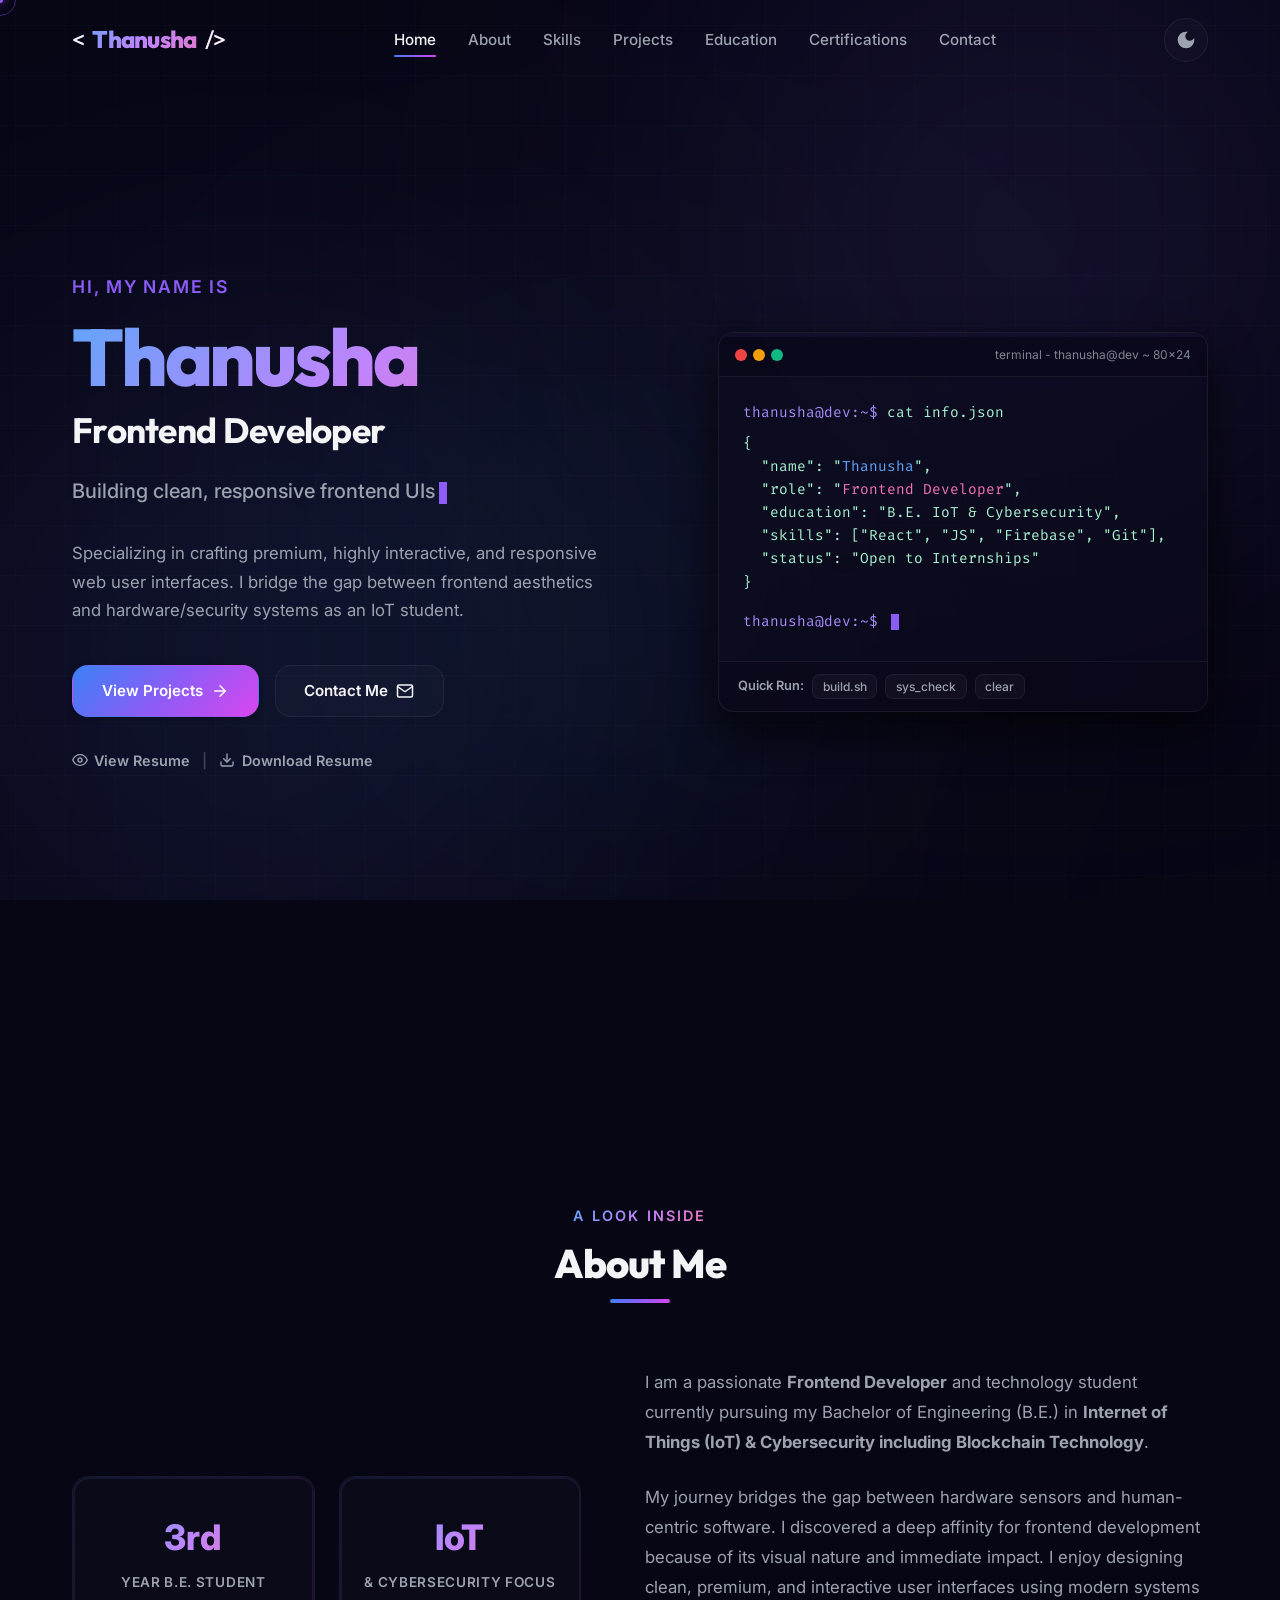
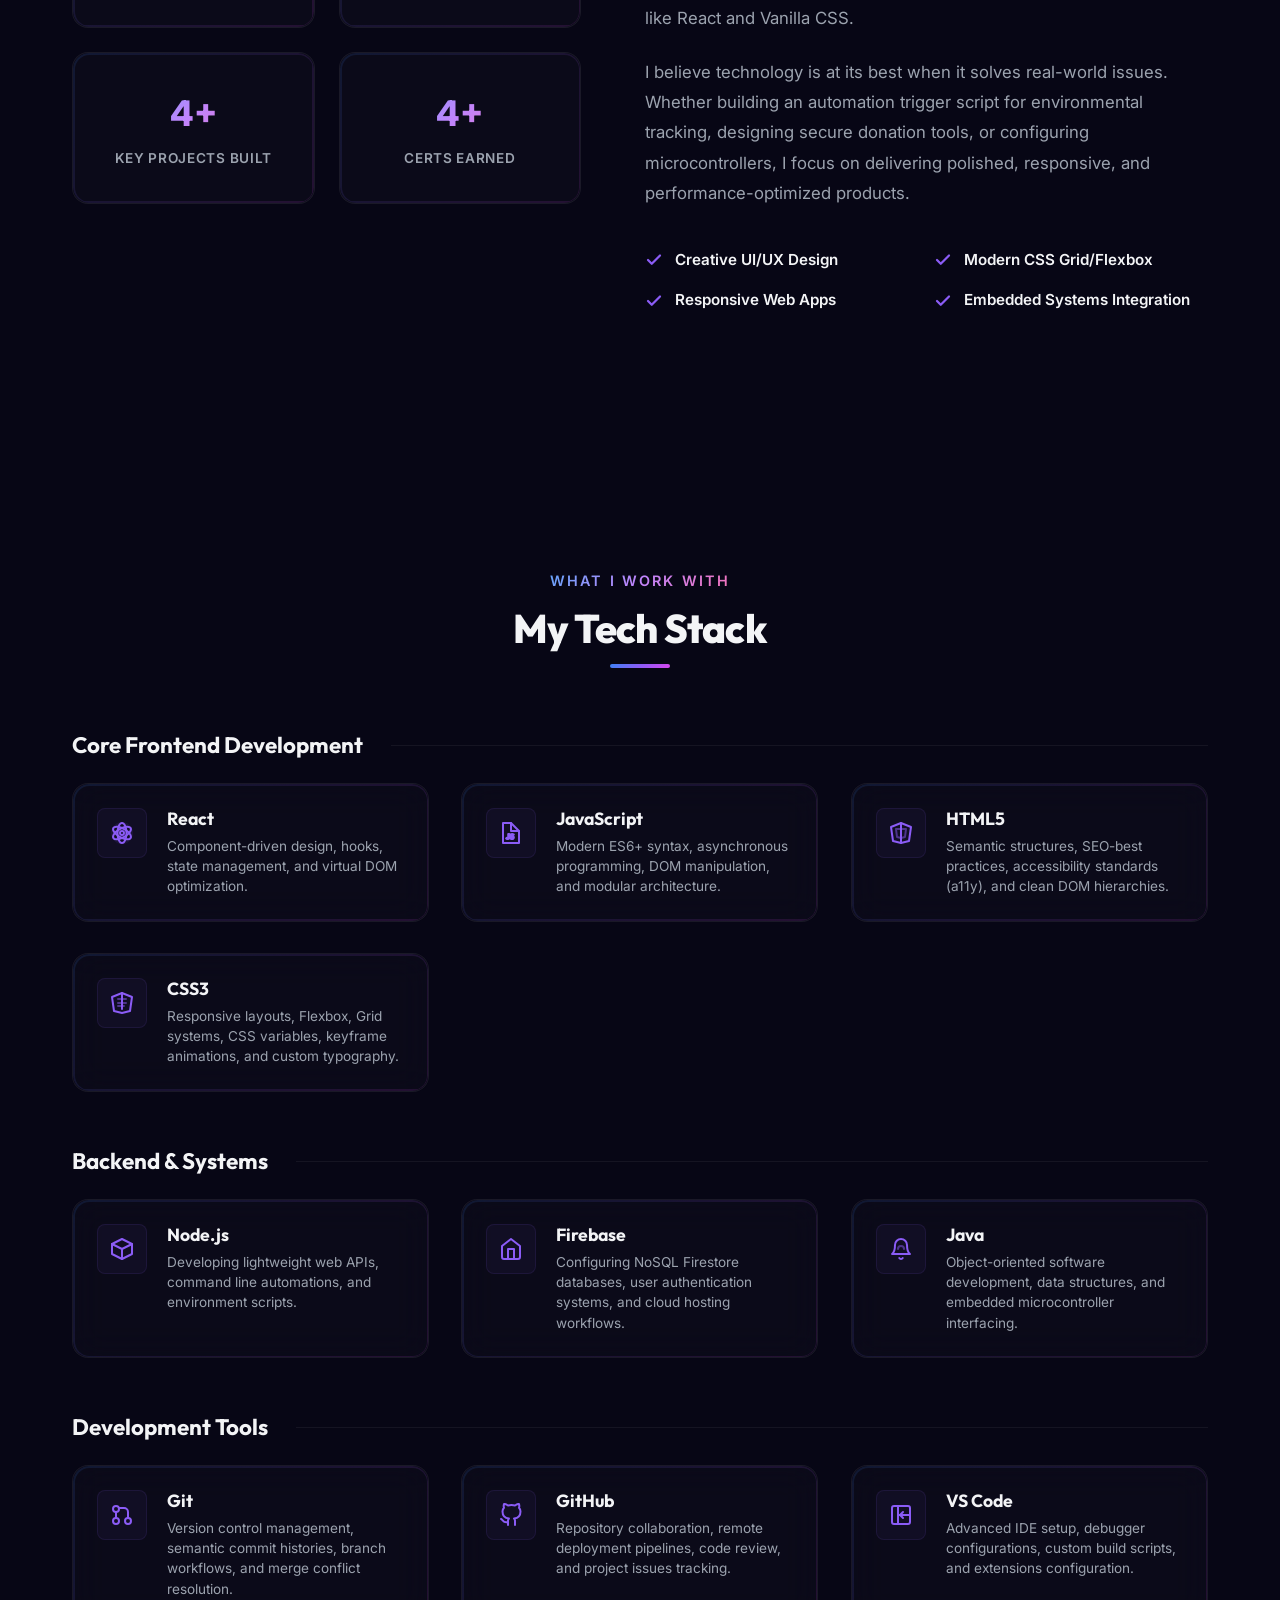
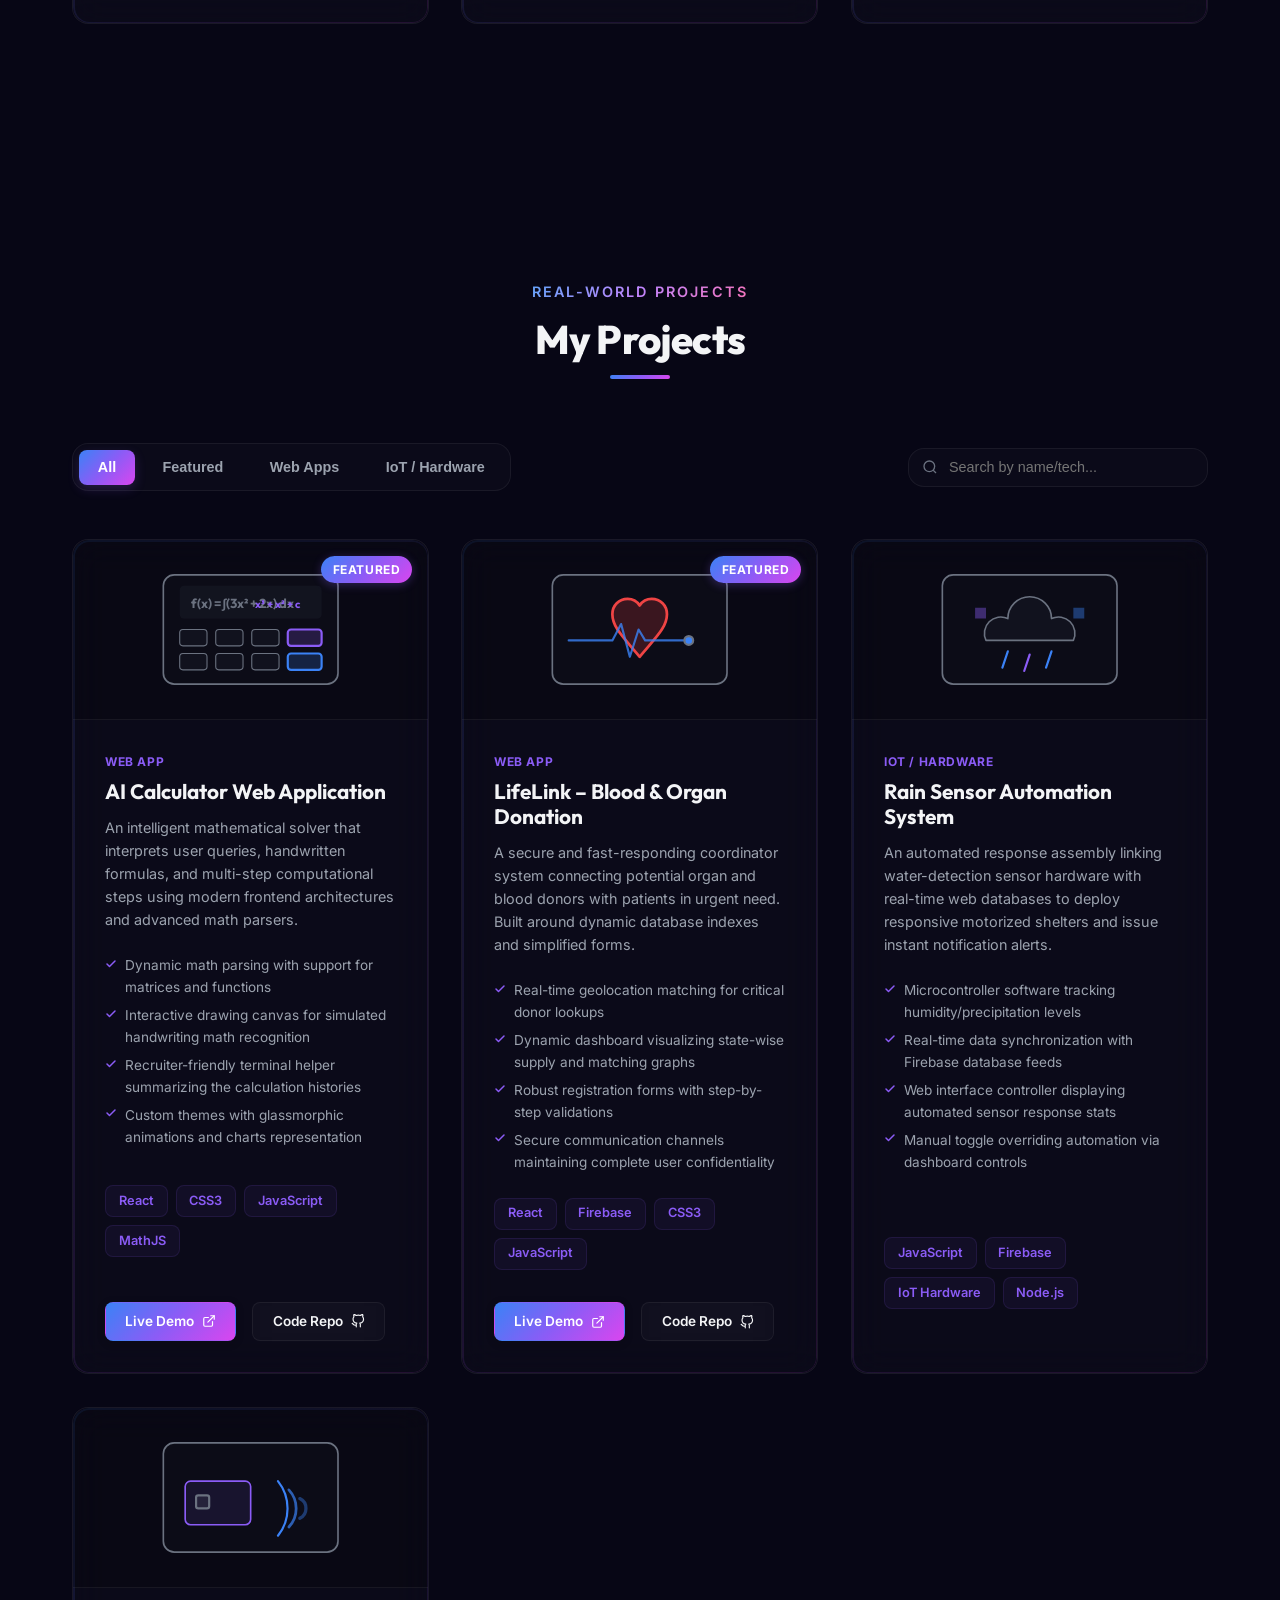
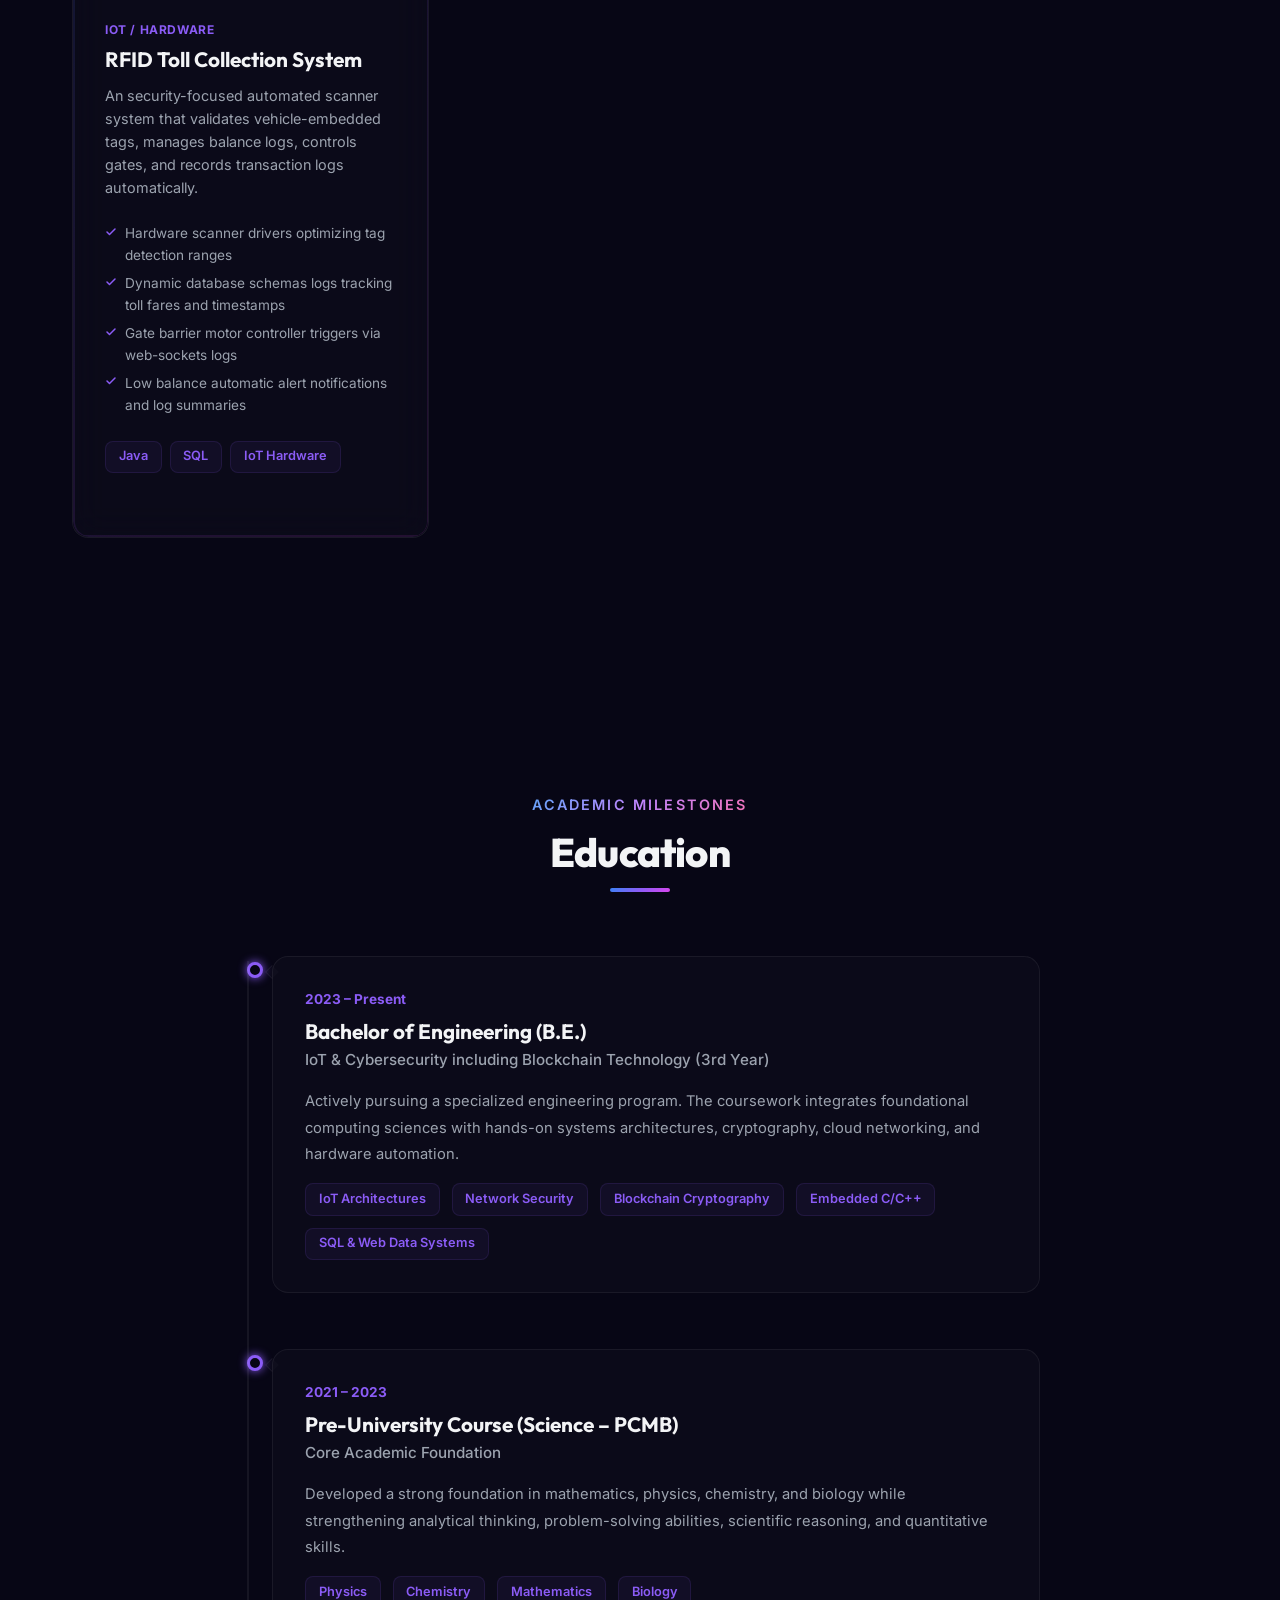
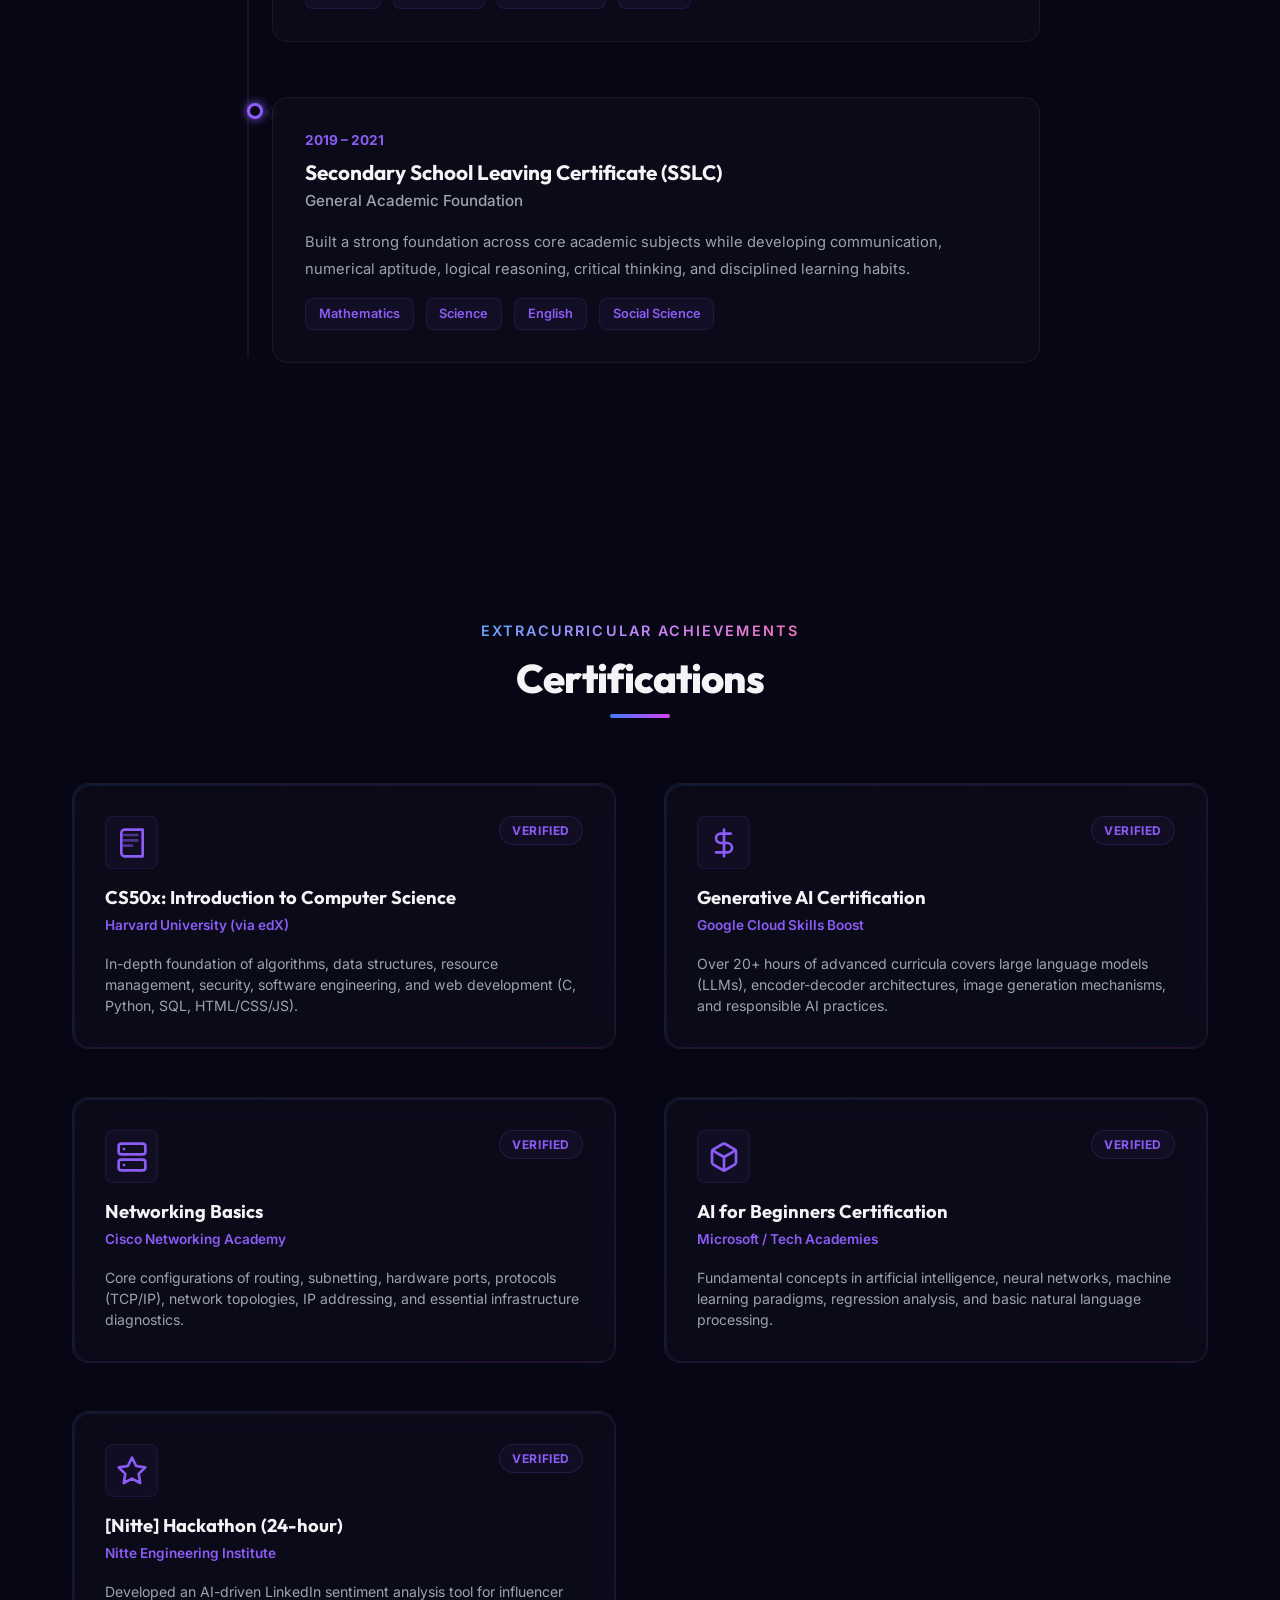
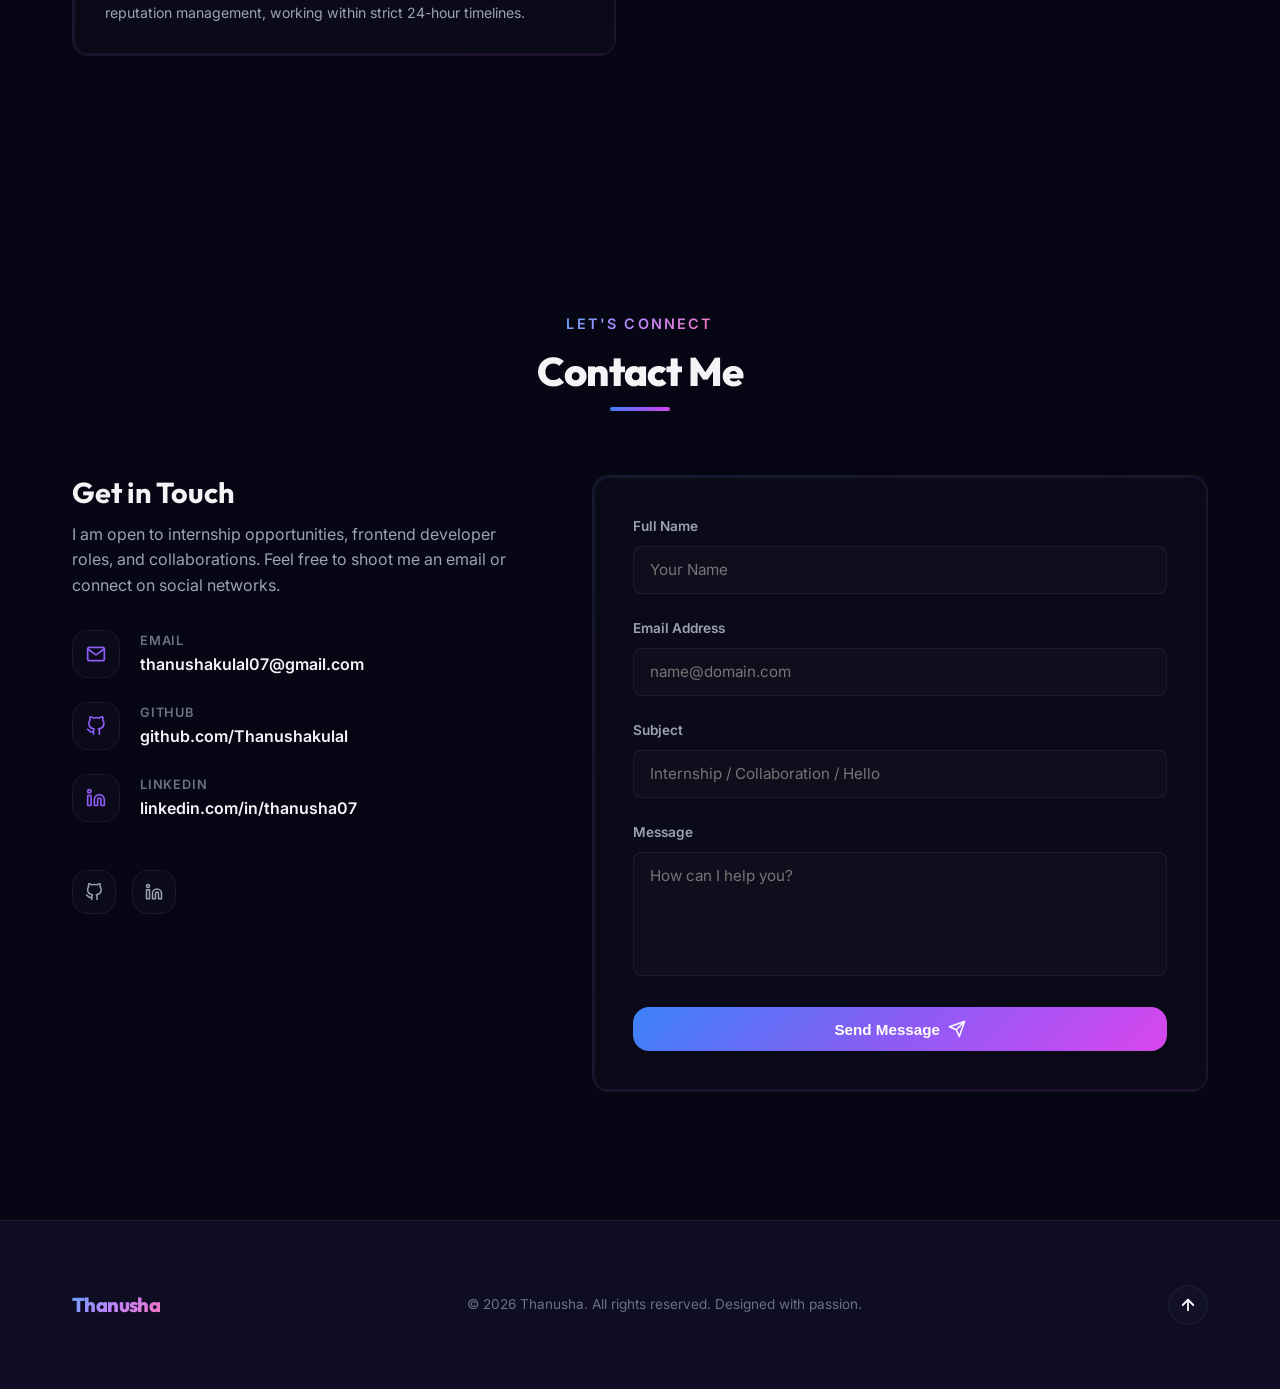
==== commit 59639a4e: "Updated index.html" ====
--- a/index.html
+++ b/index.html
@@ -38,7 +38,7 @@
 
   <!-- Sticky Navigation Header -->
   <header id="navbar-mount"></header>
-
+  <!-- Main contents-->
   <!-- Page Main Content Sections -->
   <main>
     <section id="home"></section>
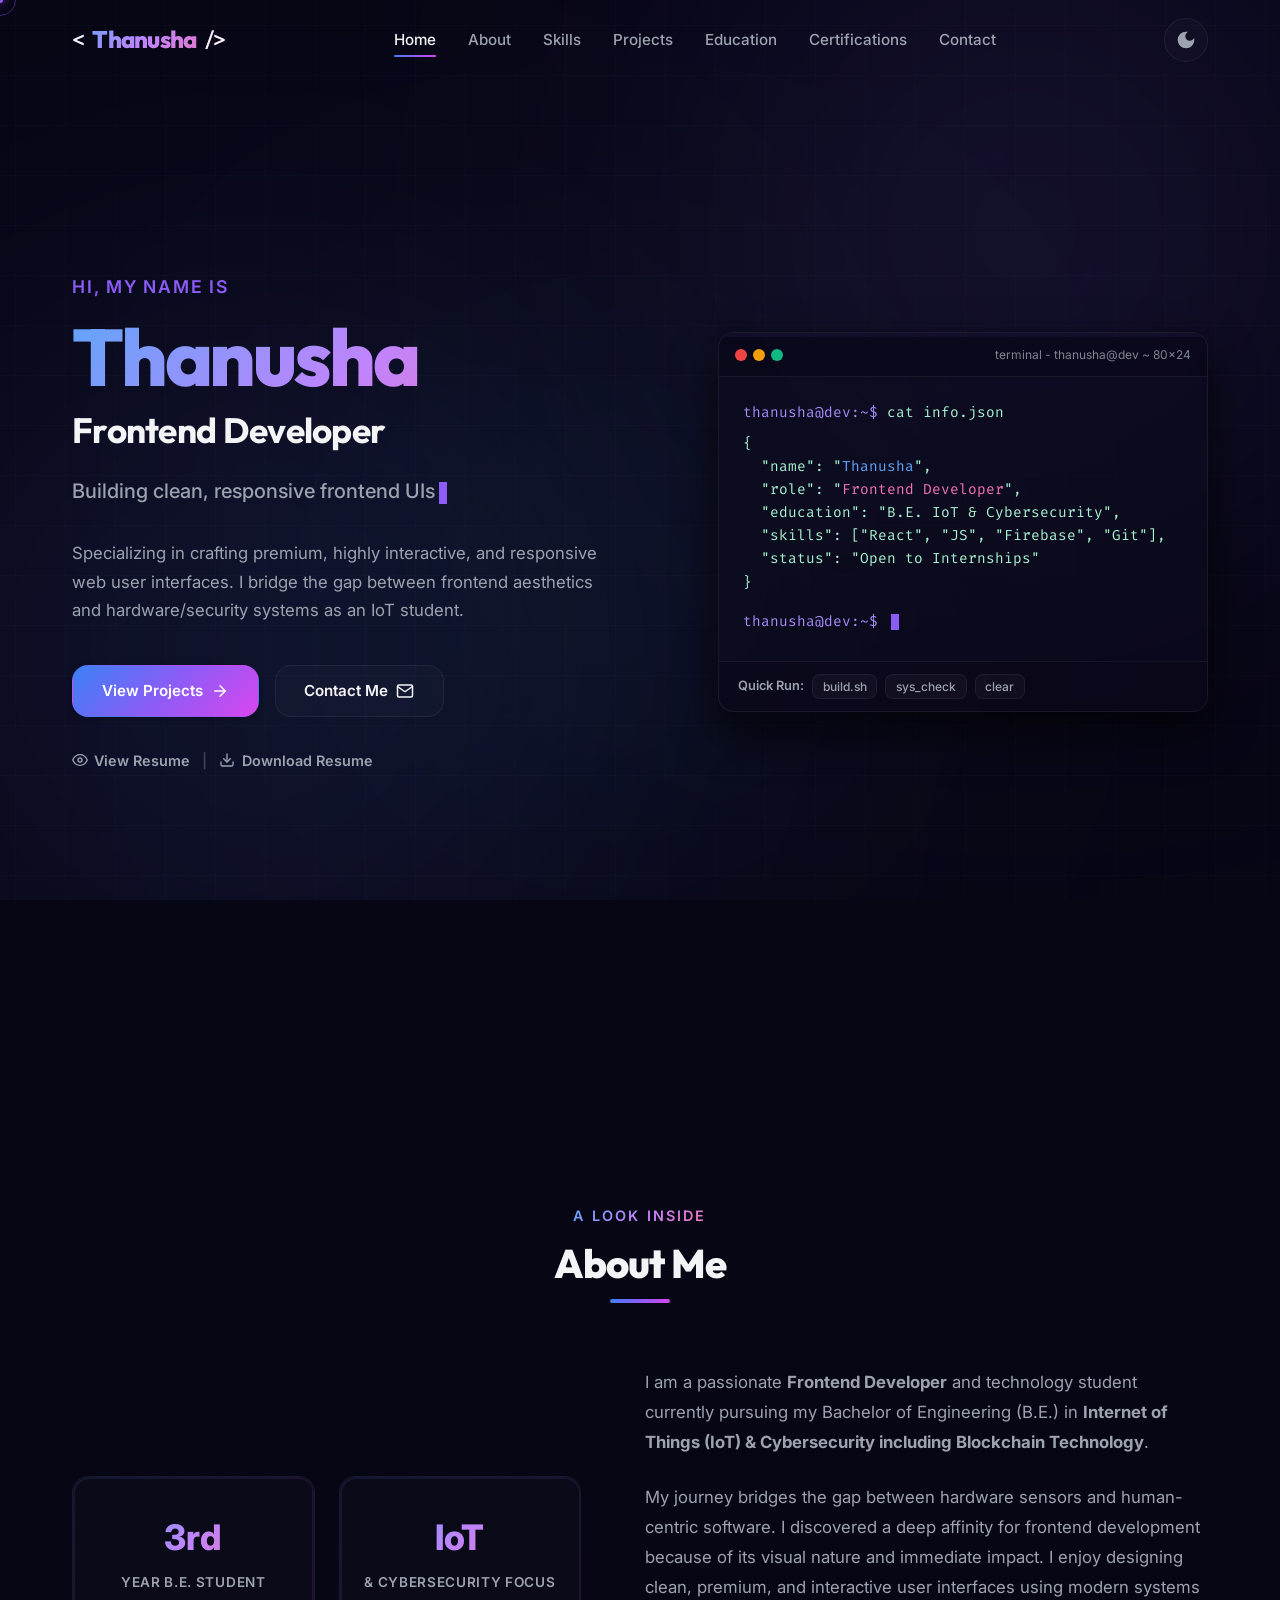
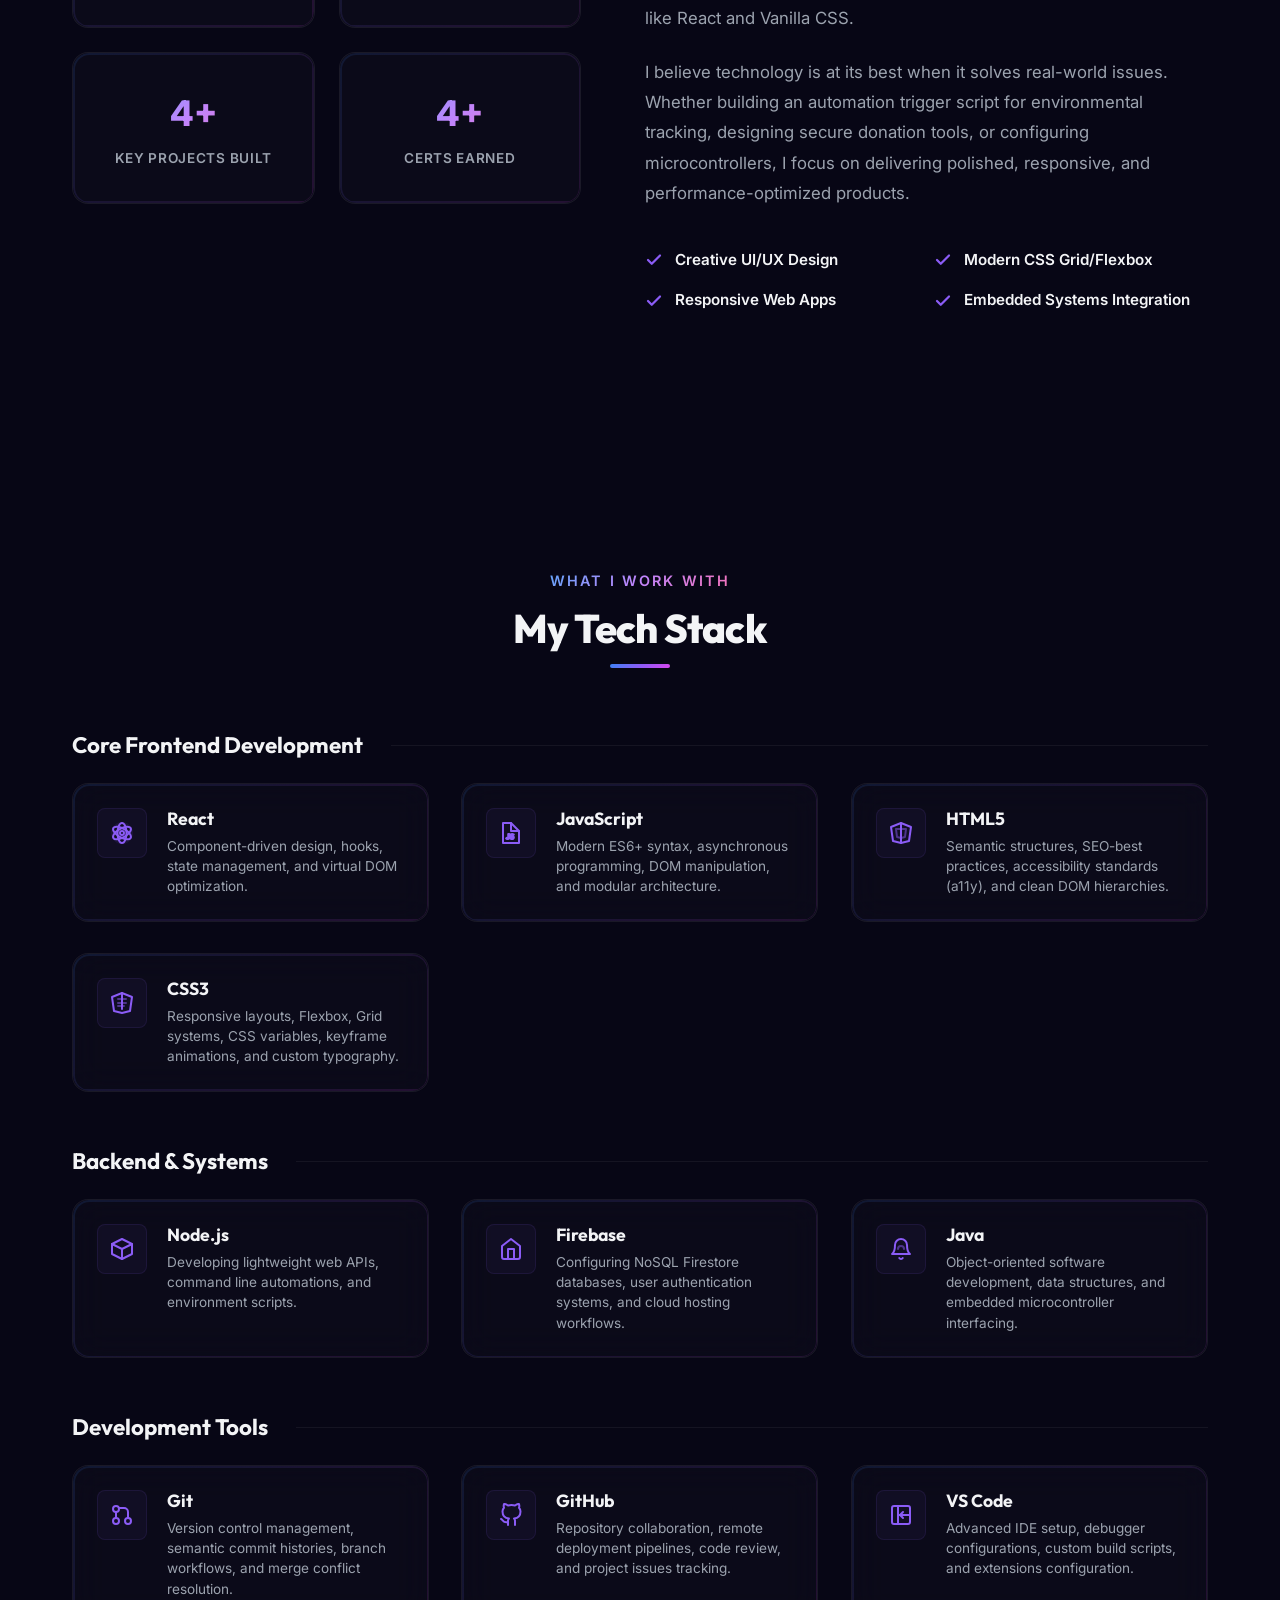
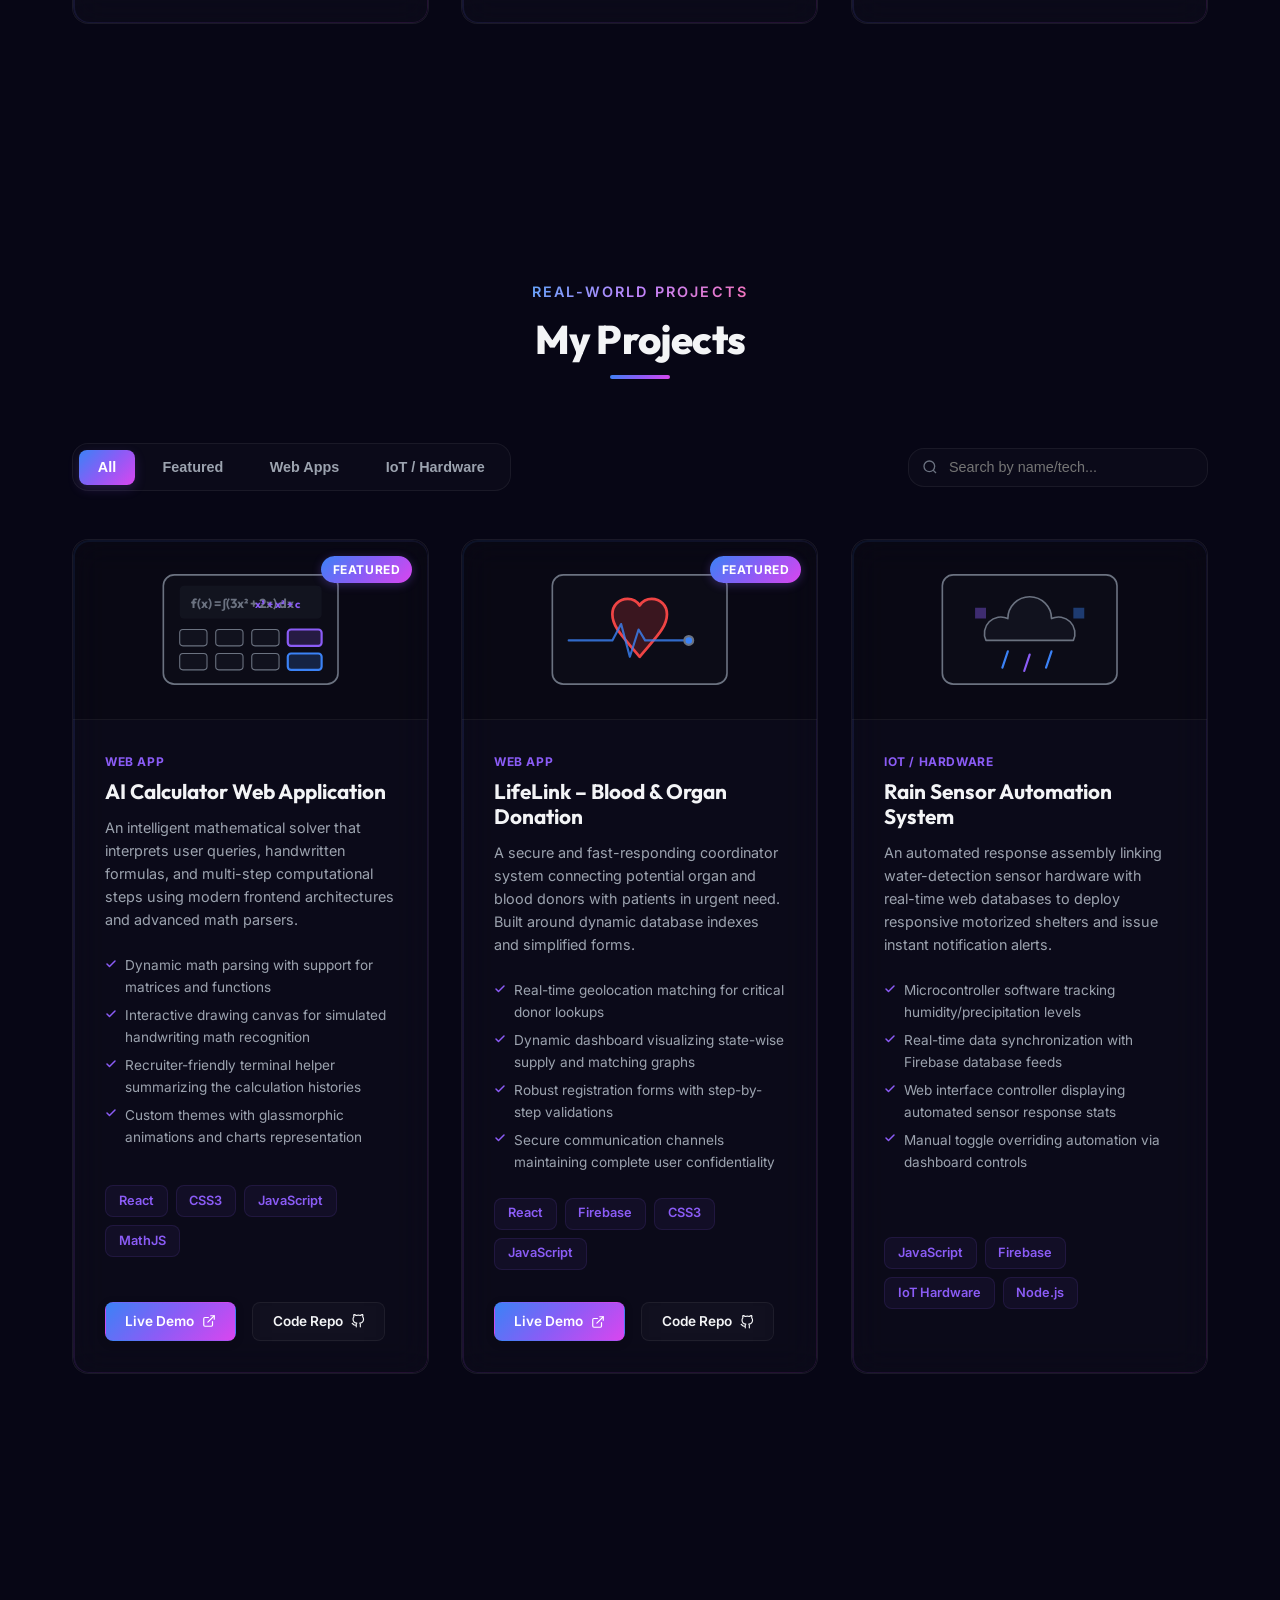
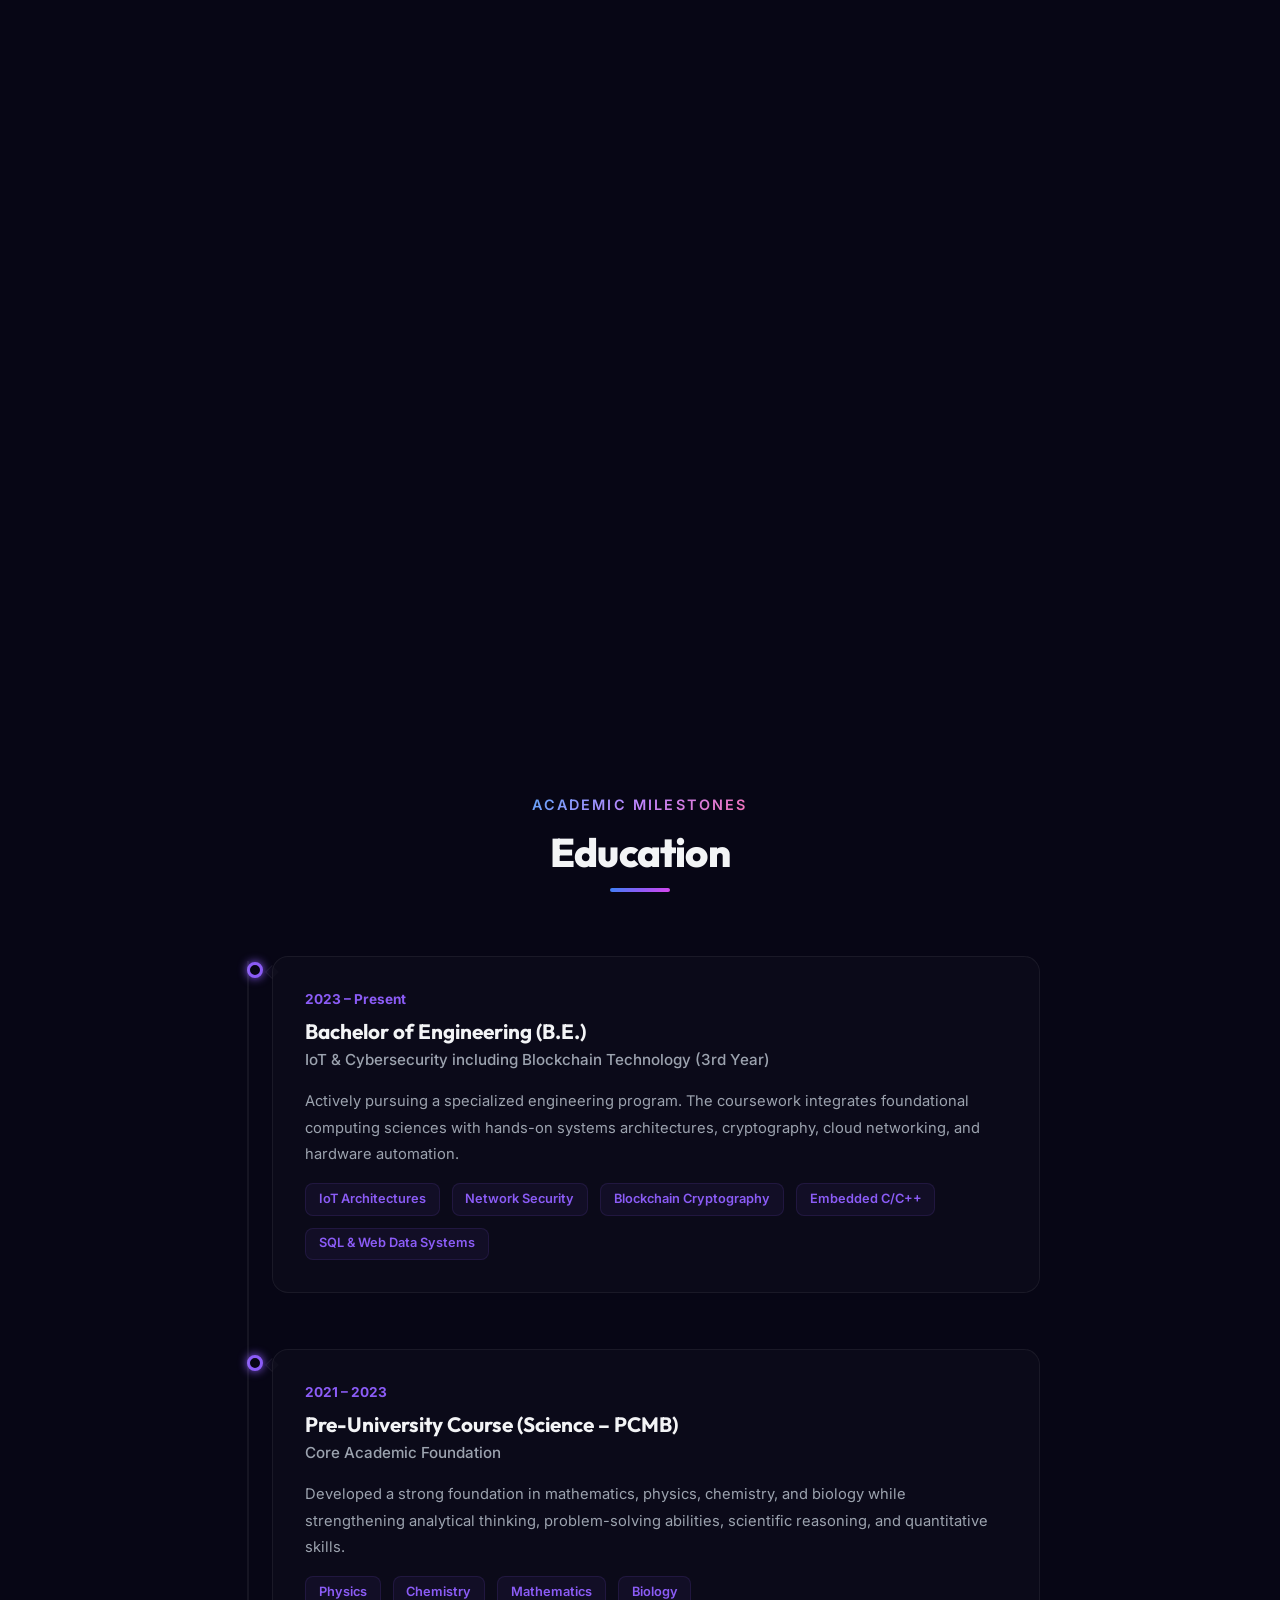
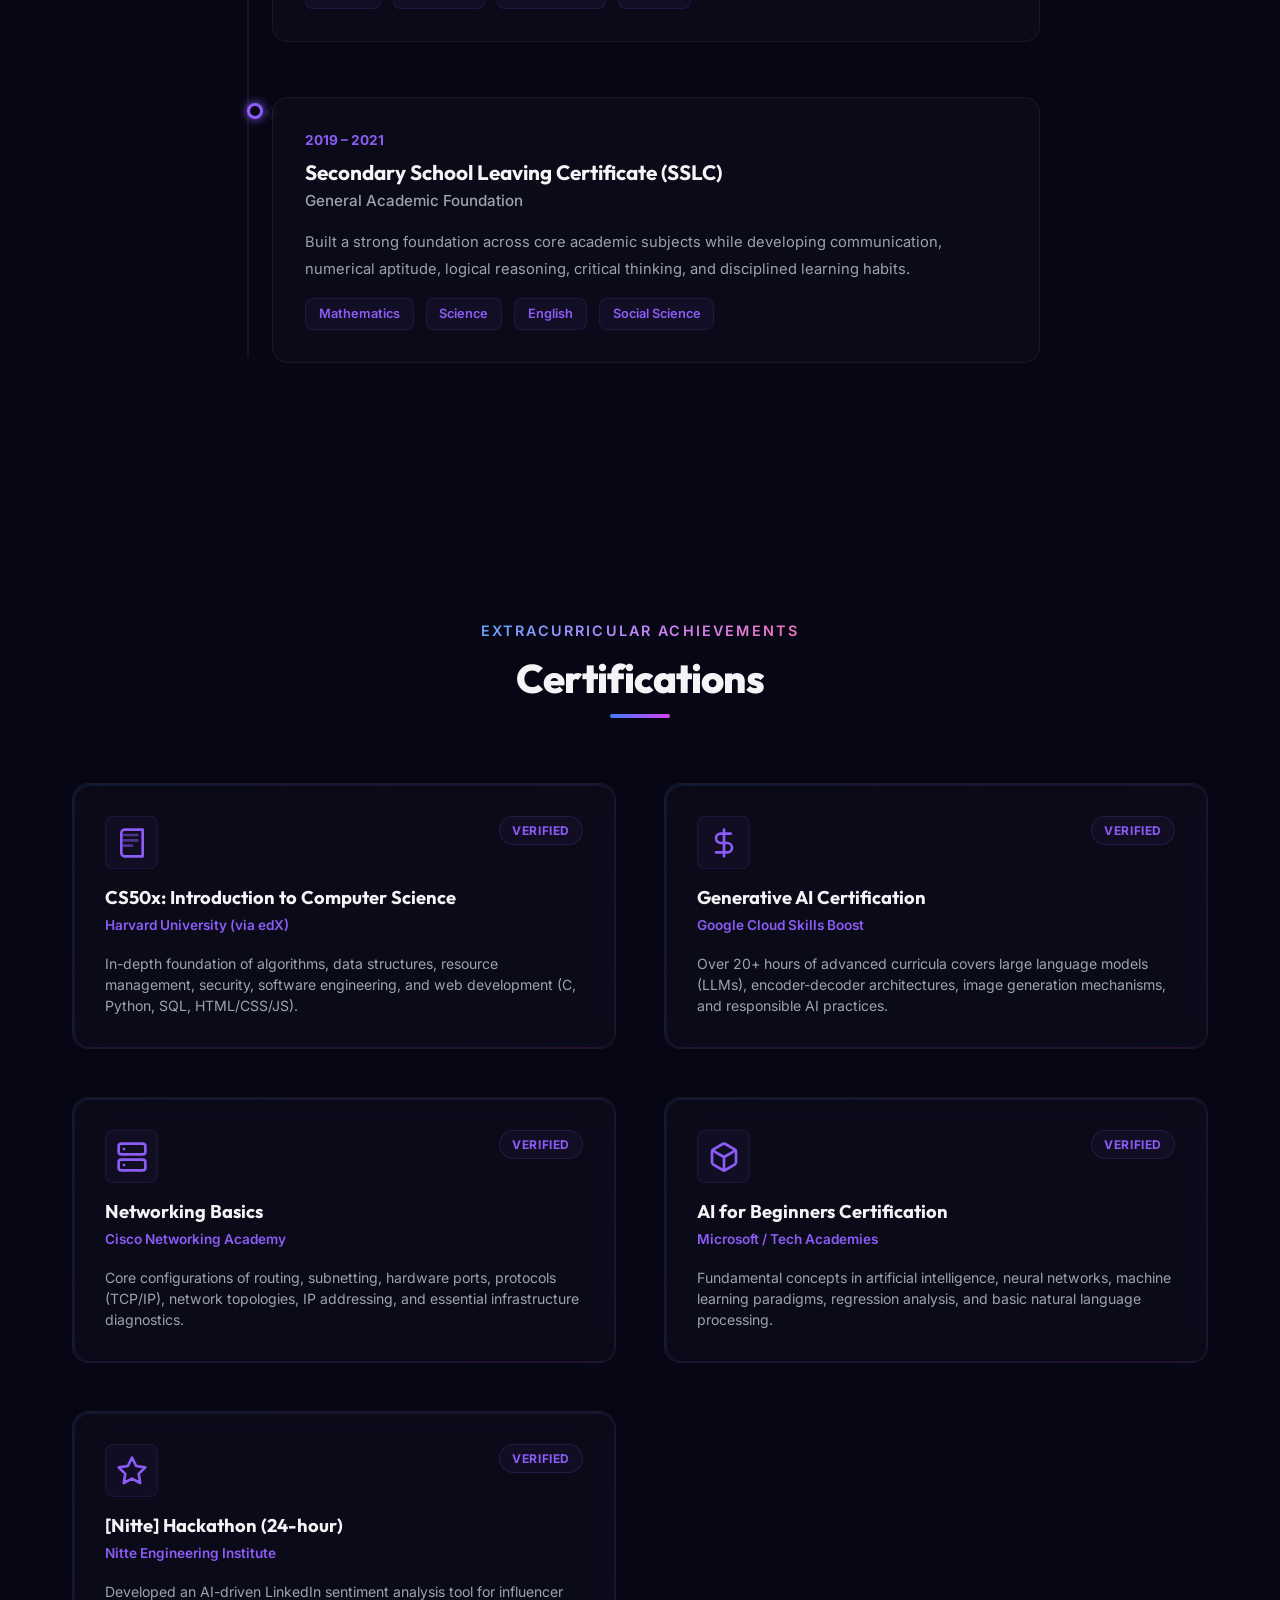
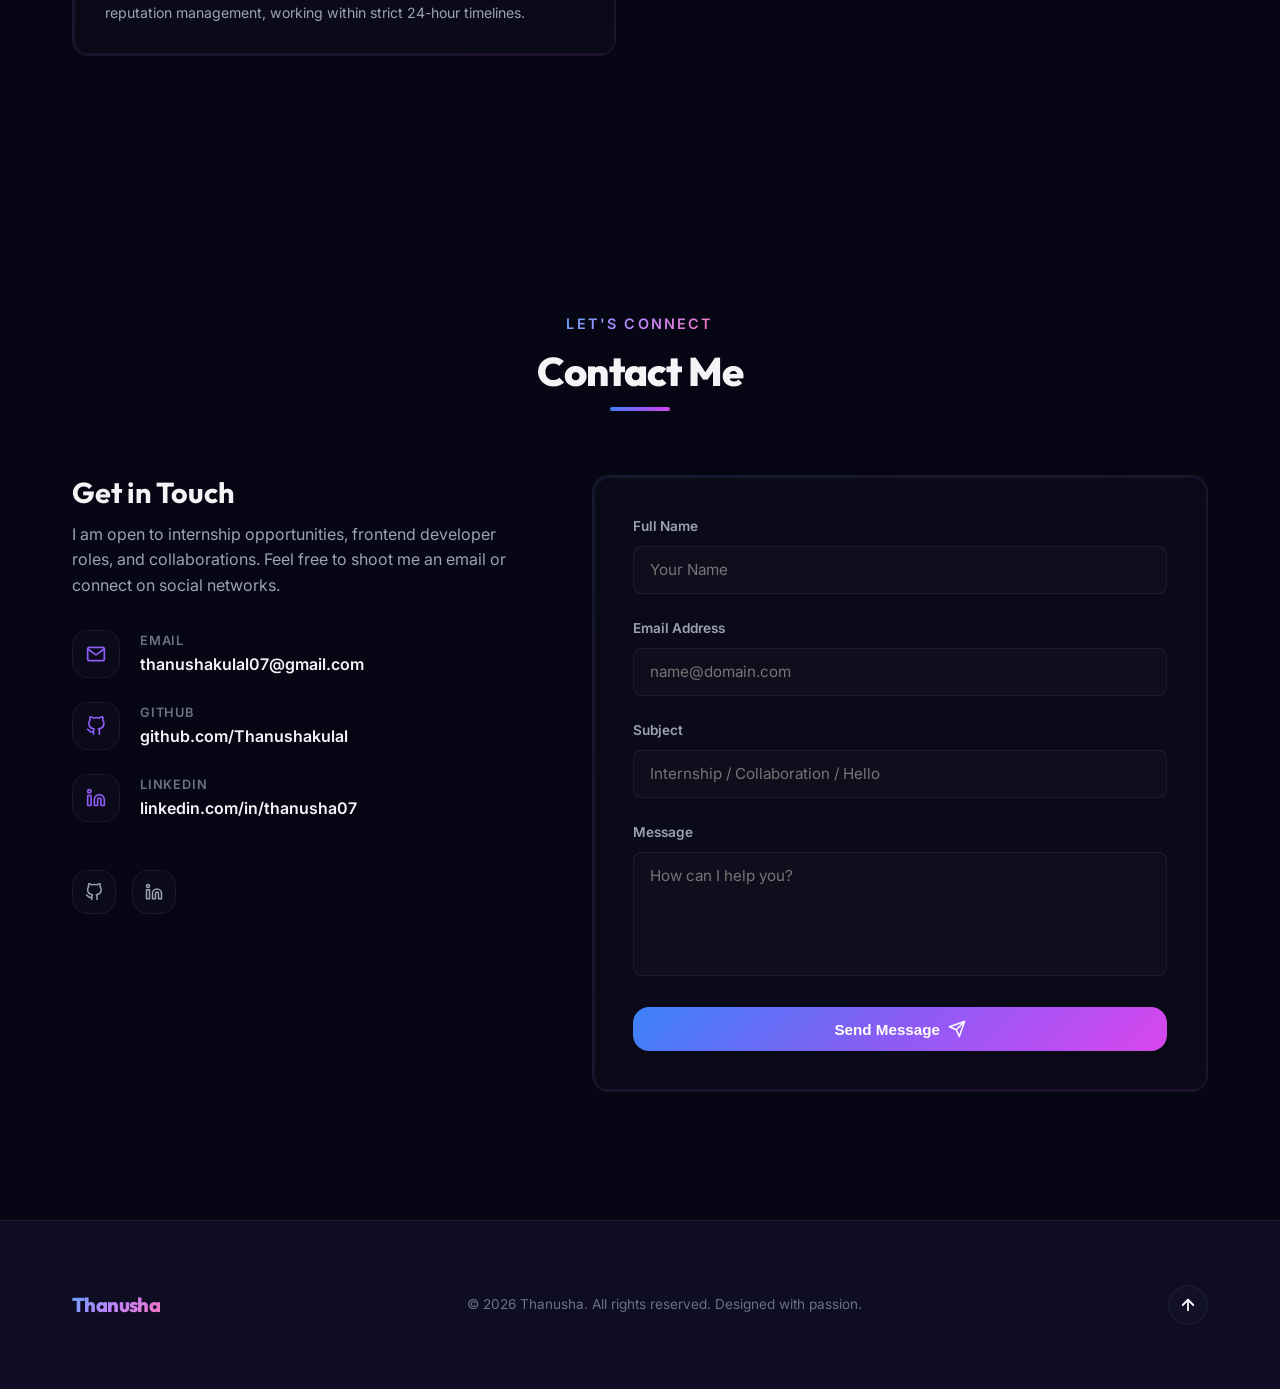
==== commit c4bd9ba5: "Updated index.html" ====
--- a/index.html
+++ b/index.html
@@ -38,7 +38,7 @@
 
   <!-- Sticky Navigation Header -->
   <header id="navbar-mount"></header>
-  <!-- Main contents-->
+  <!-- Main contents  -->
   <!-- Page Main Content Sections -->
   <main>
     <section id="home"></section>
